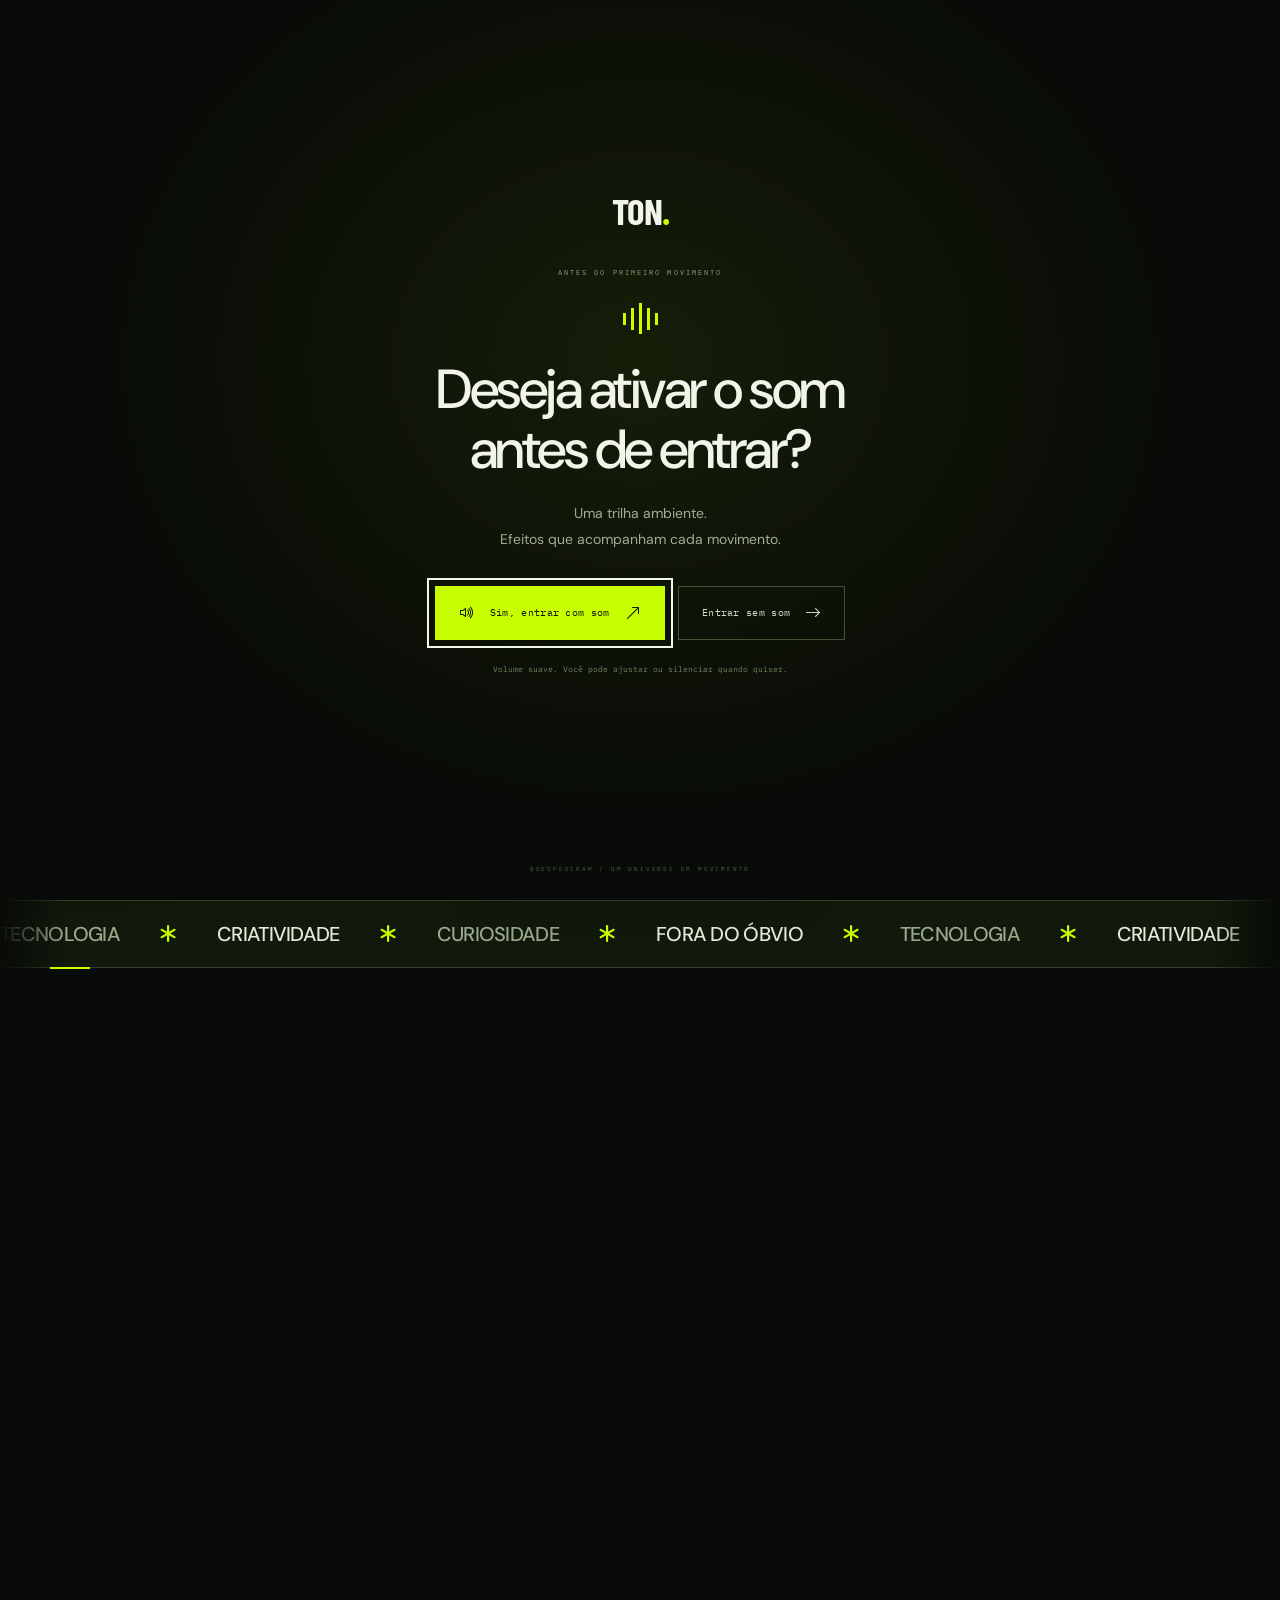
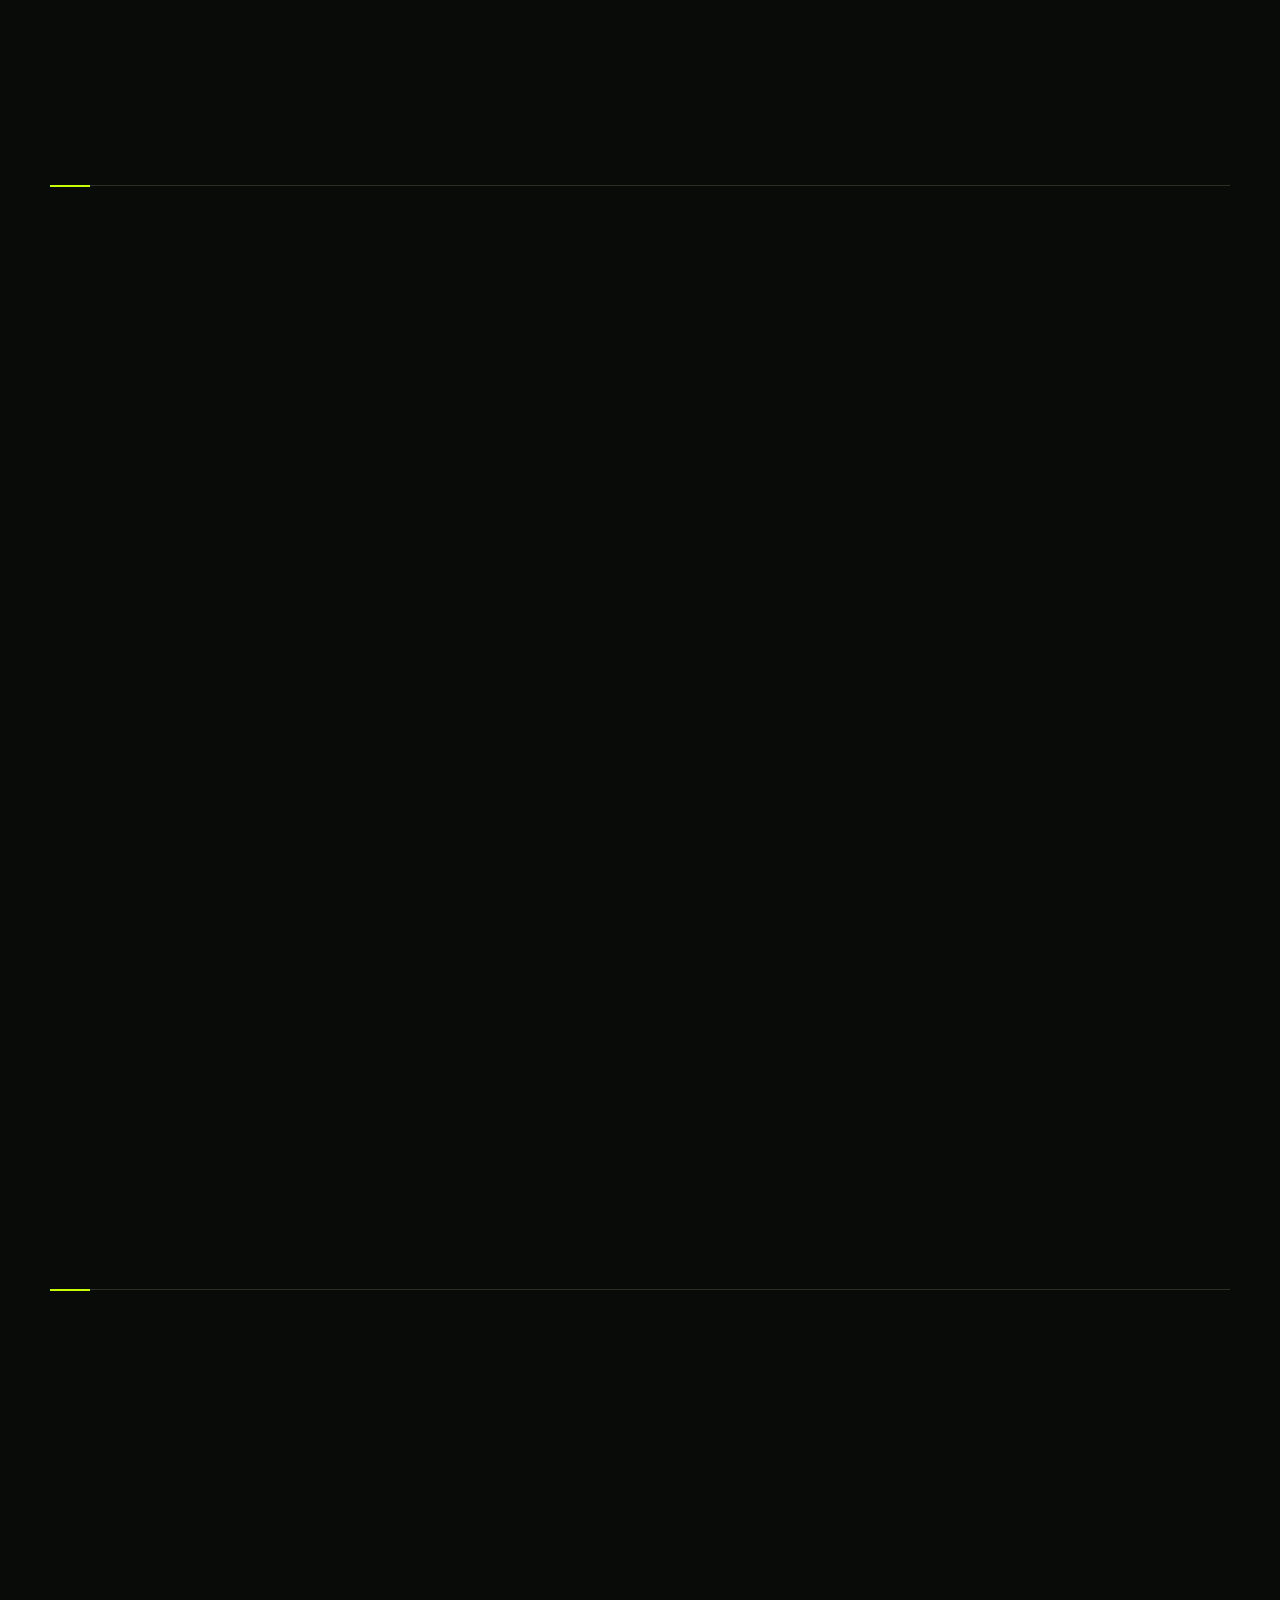
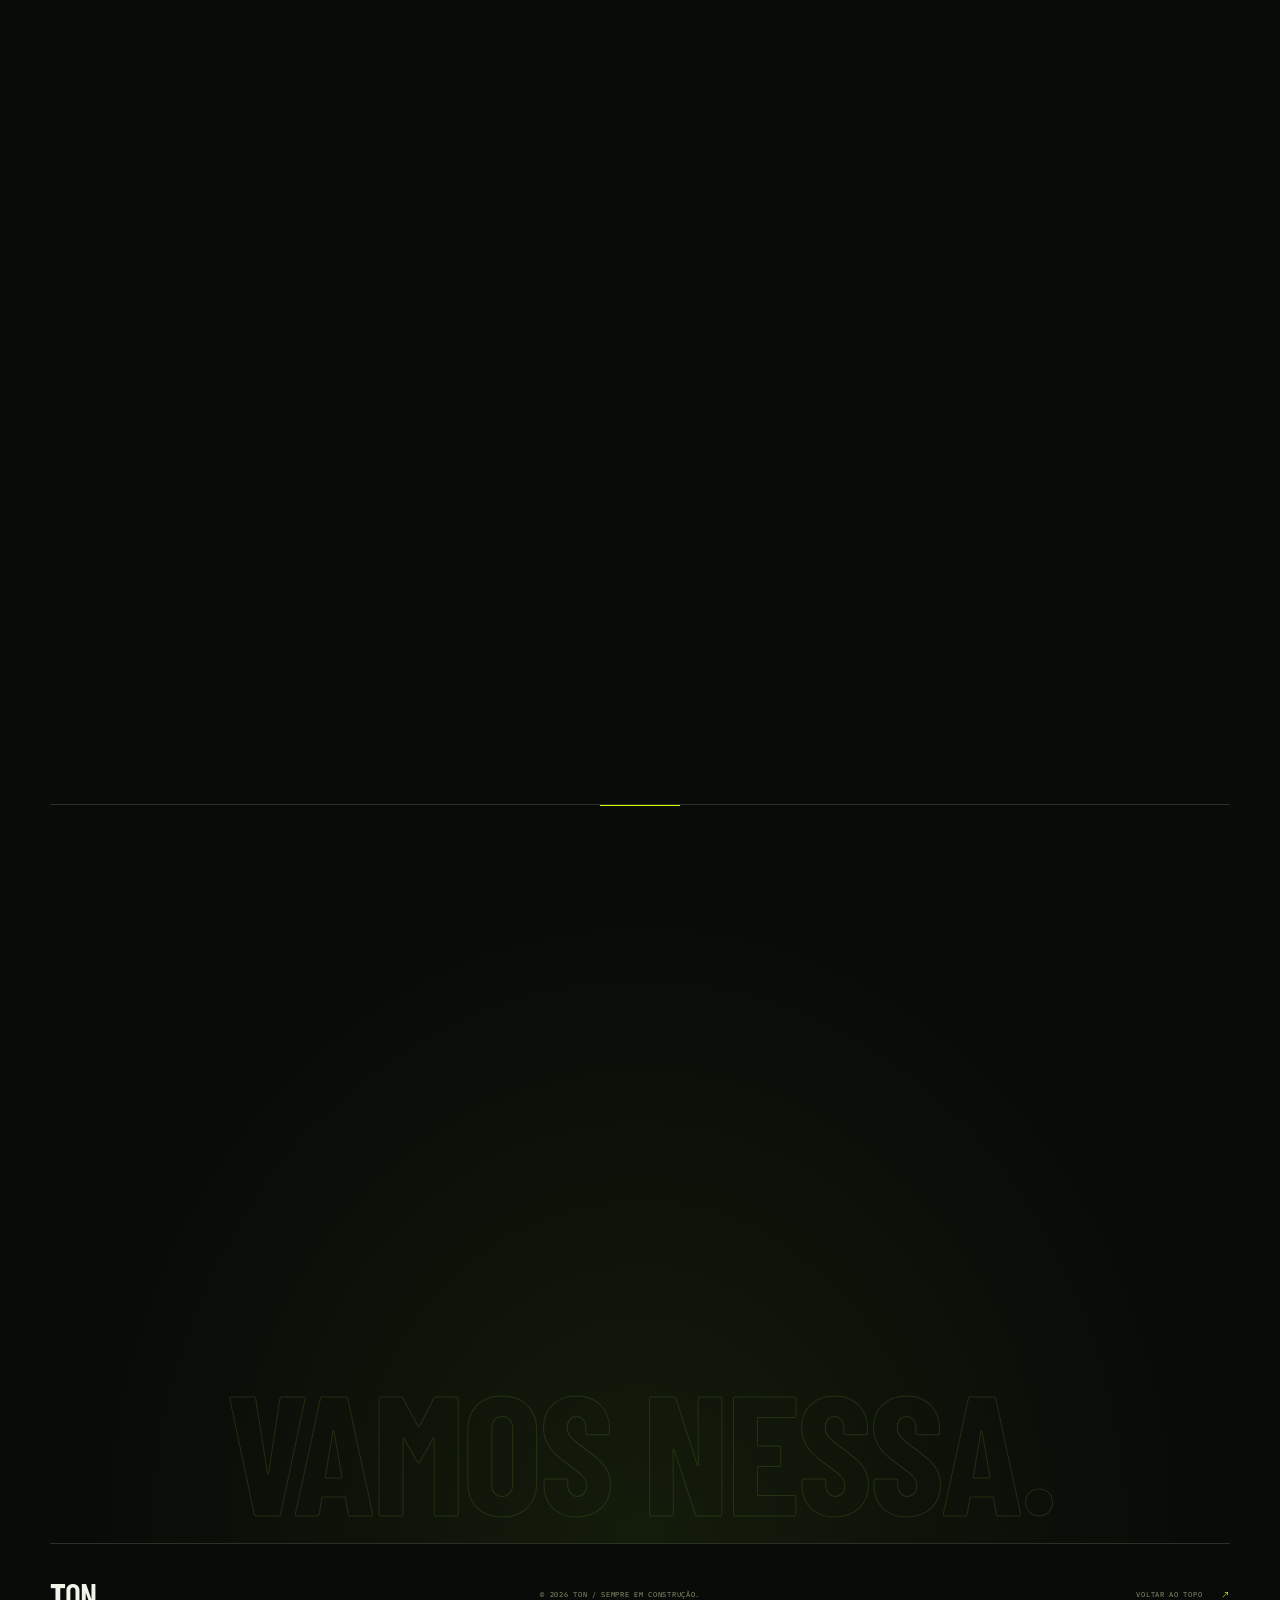
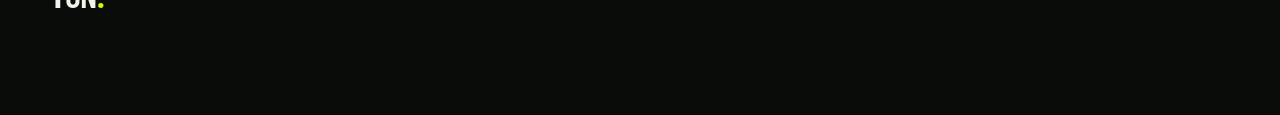
==== index.html @ e5e53d71 "Publica portfólio de Ton com animações, demos e áudio opcional" ====
<!doctype html><html lang="pt-BR" class="entry-pending"><head><meta charset="UTF-8"><meta name="viewport" content="width=device-width,initial-scale=1"><meta name="theme-color" content="#0b0d0a"><title>Ton — Portfólio / @despediram</title><meta name="description" content="Ton. Tecnologia, criatividade e jogos. Um universo em construção. Encontre @despediram no Instagram, TikTok, YouTube e Discord."><link rel="icon" href="assets/favicon.svg"><link rel="canonical" href="https://despediram.github.io/"><meta property="og:title" content="Ton — ideias fora do óbvio"><meta property="og:description" content="Tecnologia, criatividade e jogos. Conheça meu universo e encontre @despediram."><meta property="og:type" content="website"><meta property="og:url" content="https://despediram.github.io/"><meta property="og:image" content="https://despediram.github.io/assets/chrome-knot.webp"><meta name="twitter:card" content="summary_large_image"><link rel="preconnect" href="https://fonts.googleapis.com"><link rel="preconnect" href="https://fonts.gstatic.com" crossorigin><link href="https://fonts.googleapis.com/css2?family=Barlow+Condensed:wght@600;700;800&family=DM+Sans:wght@400;500;600;700&family=IBM+Plex+Mono:wght@400;500&display=swap" rel="stylesheet"><link rel="stylesheet" href="assets/bootstrap-icons.css"><link rel="stylesheet" href="style.css"></head><body><section id="entry-screen" role="dialog" aria-modal="true" aria-labelledby="entry-title" aria-describedby="entry-description"><div class="entry-aura" aria-hidden="true"></div><div class="entry-content"><a class="entry-brand" href="#inicio" tabindex="-1" aria-hidden="true">TON<span>.</span></a><p class="entry-kicker mono">ANTES DO PRIMEIRO MOVIMENTO</p><div class="entry-sound-mark" aria-hidden="true"><i></i><i></i><i></i><i></i><i></i></div><h1 id="entry-title">Deseja ativar o som<br>antes de entrar?</h1><p id="entry-description">Uma trilha ambiente.<br>Efeitos que acompanham cada movimento.</p><div class="entry-actions"><button id="entry-with-sound" type="button"><i class="bi bi-volume-up" aria-hidden="true"></i> Sim, entrar com som <i class="bi bi-arrow-up-right" aria-hidden="true"></i></button><button id="entry-without-sound" type="button">Entrar sem som <i class="bi bi-arrow-right" aria-hidden="true"></i></button></div><p id="entry-status" role="status">Volume suave. Você pode ajustar ou silenciar quando quiser.</p></div><span class="entry-foot mono">@DESPEDIRAM / UM UNIVERSO EM MOVIMENTO</span></section><noscript><style>#entry-screen{display:none!important}html.entry-pending,html.entry-pending body{overflow:auto!important}</style></noscript>
<a class="skip" href="#sobre">Pular para conteúdo</a><div class="progress" aria-hidden="true"></div><div class="cursor-halo" aria-hidden="true"><span></span></div>
<header class="wrap"><a class="brand" href="#inicio" aria-label="Ton, início">T<span>ON</span><b>.</b><span class="brand-code">/ PORTFÓLIO</span></a><nav aria-label="Navegação principal"><a href="#sobre">Sobre</a><a href="#universo">Universo</a><a href="#redes">Redes</a></nav><a class="nav-contact" href="#contato">Vamos conversar <i class="bi bi-arrow-up-right" aria-hidden="true"></i></a></header>
<main>
<section class="hero cinematic-hero" id="inicio" aria-label="Apresentação de Ton"><div class="cinema-meta mono"><span><i class="status-dot"></i> TON / @DESPEDIRAM</span><span>TECNOLOGIA · JOGOS · CRIAÇÃO</span></div><div class="particle-art" role="img" aria-label="Escultura cromada de Ton formada por milhares de partículas"><img class="particle-fallback" src="assets/chrome-knot.webp" alt="" aria-hidden="true"><canvas id="hero-particles" aria-hidden="true"></canvas></div><div class="cinema-content"><p class="cinema-eyebrow mono">OLÁ, EU SOU TON. ESTE É MEU UNIVERSO.</p><div class="hero-title-wrap"><h1 class="outline-title">PORTFÓLIO</h1></div><div class="cinema-under"><p>Curiosidade em<br><em>constante movimento.</em></p><a class="cinema-cta" href="#redes"><span>Encontre meu sinal</span><i class="bi bi-arrow-up-right" aria-hidden="true"></i></a></div></div><div class="cinema-bottom mono"><span>BRASIL / CONECTADO AO MUNDO</span><a href="#sobre">SCROLL PARA EXPLORAR <i class="bi bi-arrow-down" aria-hidden="true"></i></a><span>01 — INFINITAS POSSIBILIDADES</span></div></section>
<div class="signal-strip" aria-hidden="true"><div class="signal-track"><div class="signal-group"><div class="signal-sequence"><span>TECNOLOGIA</span><i class="bi bi-asterisk"></i><span>CRIATIVIDADE</span><i class="bi bi-asterisk"></i><span>CURIOSIDADE</span><i class="bi bi-asterisk"></i><span>FORA DO ÓBVIO</span><i class="bi bi-asterisk"></i></div><div class="signal-sequence"><span>TECNOLOGIA</span><i class="bi bi-asterisk"></i><span>CRIATIVIDADE</span><i class="bi bi-asterisk"></i><span>CURIOSIDADE</span><i class="bi bi-asterisk"></i><span>FORA DO ÓBVIO</span><i class="bi bi-asterisk"></i></div><div class="signal-sequence"><span>TECNOLOGIA</span><i class="bi bi-asterisk"></i><span>CRIATIVIDADE</span><i class="bi bi-asterisk"></i><span>CURIOSIDADE</span><i class="bi bi-asterisk"></i><span>FORA DO ÓBVIO</span><i class="bi bi-asterisk"></i></div><div class="signal-sequence"><span>TECNOLOGIA</span><i class="bi bi-asterisk"></i><span>CRIATIVIDADE</span><i class="bi bi-asterisk"></i><span>CURIOSIDADE</span><i class="bi bi-asterisk"></i><span>FORA DO ÓBVIO</span><i class="bi bi-asterisk"></i></div></div><div class="signal-group"><div class="signal-sequence"><span>TECNOLOGIA</span><i class="bi bi-asterisk"></i><span>CRIATIVIDADE</span><i class="bi bi-asterisk"></i><span>CURIOSIDADE</span><i class="bi bi-asterisk"></i><span>FORA DO ÓBVIO</span><i class="bi bi-asterisk"></i></div><div class="signal-sequence"><span>TECNOLOGIA</span><i class="bi bi-asterisk"></i><span>CRIATIVIDADE</span><i class="bi bi-asterisk"></i><span>CURIOSIDADE</span><i class="bi bi-asterisk"></i><span>FORA DO ÓBVIO</span><i class="bi bi-asterisk"></i></div><div class="signal-sequence"><span>TECNOLOGIA</span><i class="bi bi-asterisk"></i><span>CRIATIVIDADE</span><i class="bi bi-asterisk"></i><span>CURIOSIDADE</span><i class="bi bi-asterisk"></i><span>FORA DO ÓBVIO</span><i class="bi bi-asterisk"></i></div><div class="signal-sequence"><span>TECNOLOGIA</span><i class="bi bi-asterisk"></i><span>CRIATIVIDADE</span><i class="bi bi-asterisk"></i><span>CURIOSIDADE</span><i class="bi bi-asterisk"></i><span>FORA DO ÓBVIO</span><i class="bi bi-asterisk"></i></div></div></div></div><section class="about wrap section" id="sobre"><div class="section-heading reveal"><div><p class="kicker mono">01 / POR TRÁS DO @</p><h2>Curioso por natureza.<br><span>Criativo por escolha.</span></h2></div><span class="section-code mono">[ SOBRE.TON ]</span></div><div class="about-grid"><div class="about-body reveal"><p class="intro">Não vim para ficar no óbvio.</p><p>Gosto de entender como as coisas funcionam — e descobrir o que acontece quando a gente faz diferente. Tecnologia, jogos e criação digital fazem parte desse caminho.</p><p>Este é meu espaço na internet. Um ponto de encontro entre o que eu gosto, o que eu exploro e o que ainda quero criar.</p><div class="code-line mono"><span>&gt;</span> enquanto houver curiosidade, existe um próximo passo<span class="blink">_</span></div></div><aside class="identity reveal tilt-surface"><div class="identity-monogram" aria-hidden="true">T<span>.</span><small>TON / @DESPEDIRAM</small></div><div class="identity-top mono"><span>IDENTITY.FILE</span><i class="bi bi-arrow-up-right" aria-hidden="true"></i></div><dl><div><dt>Nome</dt><dd>Ton</dd></div><div><dt>Na internet</dt><dd>@despediram</dd></div><div><dt>Localização</dt><dd>Brasil / Mundo</dd></div><div><dt>Modo atual</dt><dd><span class="status-dot"></span> Explorando</dd></div></dl><div class="identity-footer mono">VERSÃO HUMANA. SEM MODO AUTOMÁTICO.</div></aside></div></section>
<section class="universe wrap section" id="universo"><div class="section-heading reveal"><div><p class="kicker mono">02 / MEU UNIVERSO</p><h2>O que me <span>move.</span></h2></div><p class="section-description">Entre uma ideia e outra,<br>sempre existe algo novo para explorar.</p></div><div class="interest-grid"><article class="interest reveal tilt-surface"><div class="card-label mono"><span>DOMAIN.01</span><i class="bi bi-code-slash" aria-hidden="true"></i></div><h3>Do zero<br> ao digital.</h3><div class="demo-shell"><div class="demo-chrome"><span><i class="bi bi-window" aria-hidden="true"></i> orbita.html</span><button class="demo-open" data-demo="orbita" aria-label="Ampliar exemplo Órbita">AMPLIAR <i class="bi bi-arrow-up-right" aria-hidden="true"></i></button></div><div class="demo-viewport"><iframe class="mini-site" src="demos/orbita.html" title="Mini site Órbita, exemplo HTML interativo" loading="lazy" sandbox="allow-scripts" scrolling="no"></iframe></div></div><span class="demo-caption mono">01 / CURSORES · MONTAGEM DA INTERFACE</span><p>Entender, experimentar, construir. A curiosidade é sempre o primeiro comando.</p><div class="tags mono"><span>TECNOLOGIA</span><span>IDEIAS</span></div><div class="interest-foot mono">&gt; explorar possibilidades<span class="blink">_</span></div></article><article class="interest reveal tilt-surface"><div class="card-label mono"><span>DOMAIN.02</span><i class="bi bi-controller" aria-hidden="true"></i></div><h3>Além<br> do play.</h3><div class="demo-shell"><div class="demo-chrome"><span><i class="bi bi-window" aria-hidden="true"></i> afterplay.html</span><button class="demo-open" data-demo="afterplay" aria-label="Ampliar exemplo Afterplay">AMPLIAR <i class="bi bi-arrow-up-right" aria-hidden="true"></i></button></div><div class="demo-viewport"><iframe class="mini-site" src="demos/afterplay.html" title="Mini site Afterplay, exemplo HTML interativo" loading="lazy" sandbox="allow-scripts" scrolling="no"></iframe></div></div><span class="demo-caption mono">02 / TIPOGRAFIA · FORMAÇÃO EM PARTÍCULAS</span><p>Mundos para descobrir, sistemas para entender e experiências para compartilhar.</p><div class="tags mono"><span>GAMES</span><span>DESCOBERTAS</span></div><div class="interest-foot mono">&gt; iniciar uma nova jornada<span class="blink">_</span></div></article><article class="interest reveal tilt-surface"><div class="card-label mono"><span>DOMAIN.03</span><i class="bi bi-bezier2" aria-hidden="true"></i></div><h3>Outras<br> perspectivas.</h3><div class="demo-shell"><div class="demo-chrome"><span><i class="bi bi-window" aria-hidden="true"></i> forma.html</span><button class="demo-open" data-demo="forma" aria-label="Ampliar exemplo Forma">AMPLIAR <i class="bi bi-arrow-up-right" aria-hidden="true"></i></button></div><div class="demo-viewport"><iframe class="mini-site" src="demos/forma.html" title="Mini site Forma, exemplo HTML interativo" loading="lazy" sandbox="allow-scripts" scrolling="no"></iframe></div></div><span class="demo-caption mono">03 / EDITORIAL · FORMAS E CORES</span><p>Um mesmo ponto de partida. Infinitas formas de enxergar o que pode vir depois.</p><div class="tags mono"><span>VISUAL</span><span>CRIAÇÃO</span></div><div class="interest-foot mono">&gt; pensar fora do óbvio<span class="blink">_</span></div></article></div></section>
<section class="networks wrap section" id="redes"><div class="section-heading reveal"><div><p class="kicker mono">03 / CONEXÕES ATIVAS</p><h2>Encontre meu <span>sinal.</span></h2></div><p class="section-description">O mesmo @.<br>Diferentes universos.</p></div><div class="social-grid"><a class="social-card reveal tilt-surface" href="https://www.instagram.com/despediram/" target="_blank" rel="noopener noreferrer"><div class="social-top mono"><span>01 / MAIS PERTO</span><i class="bi bi-arrow-up-right" aria-hidden="true"></i></div><span class="social-watermark" aria-hidden="true">01</span><i class="bi bi-instagram brand-icon" aria-hidden="true"></i><h3>Instagram</h3><p>Um outro lado.<br>O mesmo universo.</p><div class="social-foot mono"><span>@despediram</span><span>ABRIR PERFIL <i class="bi bi-arrow-up-right" aria-hidden="true"></i></span></div></a><a class="social-card reveal tilt-surface" href="https://www.tiktok.com/@despediram" target="_blank" rel="noopener noreferrer"><div class="social-top mono"><span>02 / NO SEU RITMO</span><i class="bi bi-arrow-up-right" aria-hidden="true"></i></div><span class="social-watermark" aria-hidden="true">02</span><i class="bi bi-tiktok brand-icon" aria-hidden="true"></i><h3>TikTok</h3><p>Mais movimento.<br>Menos do mesmo.</p><div class="social-foot mono"><span>@despediram</span><span>ABRIR PERFIL <i class="bi bi-arrow-up-right" aria-hidden="true"></i></span></div></a><a class="social-card reveal tilt-surface" href="https://www.youtube.com/@despediram" target="_blank" rel="noopener noreferrer"><div class="social-top mono"><span>03 / DÊ O PLAY</span><i class="bi bi-arrow-up-right" aria-hidden="true"></i></div><span class="social-watermark" aria-hidden="true">03</span><i class="bi bi-youtube brand-icon" aria-hidden="true"></i><h3>YouTube</h3><p>Uma pausa no mundo.<br>Um play por aqui.</p><div class="social-foot mono"><span>@despediram</span><span>ABRIR CANAL <i class="bi bi-arrow-up-right" aria-hidden="true"></i></span></div></a><button class="social-card reveal tilt-surface copy-discord"><div class="social-top mono"><span>04 / A CONVERSA CONTINUA</span><i class="bi bi-arrow-up-right" aria-hidden="true"></i></div><span class="social-watermark" aria-hidden="true">04</span><i class="bi bi-discord brand-icon" aria-hidden="true"></i><h3>Discord</h3><p>Uma boa conversa<br>começa com um oi.</p><div class="social-foot mono"><span>@despediram</span><span>COPIAR USUÁRIO <i class="bi bi-copy" aria-hidden="true"></i></span></div></button></div><div class="networks-note mono reveal"><span>SEM FILTRO DE CONEXÃO. SÓ CHEGAR.</span><span>4 CANAIS / UM MESMO TON</span></div></section>
<section class="contact section" id="contato"><div class="wrap contact-inner"><p class="kicker mono reveal">04 / PRÓXIMO PASSO</p><h2 class="reveal">A próxima ideia<br>pode começar<br>com um <span>olá.</span></h2><p class="reveal">Boas conversas abrem novas possibilidades.</p><a class="btn primary reveal" href="https://www.instagram.com/despediram/" target="_blank" rel="noopener noreferrer">VAMOS CONVERSAR <i class="bi bi-arrow-up-right" aria-hidden="true"></i></a><div class="contact-links mono reveal"><a href="https://www.tiktok.com/@despediram" target="_blank" rel="noopener noreferrer">TikTok</a><a href="https://www.youtube.com/@despediram" target="_blank" rel="noopener noreferrer">YouTube</a><button class="copy-discord">Discord</button></div><span class="contact-watermark" aria-hidden="true">VAMOS NESSA.</span></div></section>
</main><footer class="wrap"><a class="brand" href="#inicio">T<span>ON</span><b>.</b></a><span class="mono">© <span id="year">2026</span> TON / SEMPRE EM CONSTRUÇÃO.</span><a href="#inicio" class="back-top mono">VOLTAR AO TOPO <i class="bi bi-arrow-up-right" aria-hidden="true"></i></a></footer><div class="effects-panel mono"><span class="panel-status"><i class="status-dot"></i> TON / ONLINE</span><button id="replay-assembly" aria-label="Rever animação de montagem"><i class="bi bi-arrow-clockwise" aria-hidden="true"></i> REVER MONTAGEM</button><button id="motion-toggle" aria-pressed="false">EFEITOS <span>ON</span> <i class="bi bi-sliders2" aria-hidden="true"></i></button></div><div class="toast" role="status" aria-live="polite"></div><div id="cinema-intro" aria-hidden="true" hidden><div class="kinetic-word"></div><span class="kinetic-dot"></span></div><canvas id="assembly-canvas" aria-hidden="true"></canvas><div id="assembly-status" class="mono" aria-hidden="true"><div class="assembly-track"><span></span></div><span class="assembly-status-text">INICIANDO CONEXÃO</span><span class="assembly-percentage">00%</span></div><button id="skip-assembly">Pular animação <i class="bi bi-arrow-right" aria-hidden="true"></i></button><dialog id="demo-dialog" aria-labelledby="demo-dialog-title"><div class="demo-dialog-bar"><div><span class="mono">EXPERIMENTO DE INTERFACE</span><h3 id="demo-dialog-title">Órbita</h3></div><div class="dialog-actions"><button id="dialog-sound-toggle" type="button" aria-label="Ativar música e efeitos sonoros" aria-pressed="false"><i class="bi bi-volume-mute" aria-hidden="true"></i></button><button id="demo-close" aria-label="Fechar exemplo"><i class="bi bi-x-lg" aria-hidden="true"></i></button></div></div><iframe id="expanded-demo" title="Exemplo HTML ampliado" sandbox="allow-scripts"></iframe><div class="demo-dialog-foot mono">HTML REAL. CORES, MOVIMENTO E INTERAÇÃO.</div></dialog><div class="sound-dock" id="sound-dock" data-state="muted"><button id="sound-toggle" type="button" aria-pressed="false" aria-label="Ativar música e efeitos sonoros"><i class="bi bi-volume-mute" aria-hidden="true"></i><span>ATIVAR SOM</span><span class="sound-wave" aria-hidden="true"><b></b><b></b><b></b></span></button><button id="sound-settings" type="button" aria-expanded="false" aria-controls="sound-panel" aria-label="Ajustes de áudio"><i class="bi bi-sliders2" aria-hidden="true"></i></button><section id="sound-panel" aria-label="Ajustes de áudio" hidden><div class="sound-panel-heading"><span class="mono">ATMOSFERA / TON</span><button id="sound-panel-close" type="button" aria-label="Fechar ajustes de áudio">×</button></div><p>Uma trilha para explorar.</p><span class="sound-track-name">SINTONIA — AMBIENTE ORIGINAL</span><label class="sound-option"><span>Música ambiente</span><input id="music-enabled" type="checkbox" checked></label><label class="sound-option"><span>Efeitos sonoros</span><input id="sfx-enabled" type="checkbox" checked></label><label class="sound-volume-label" for="sound-volume">Volume <output id="sound-volume-value">25%</output></label><input id="sound-volume" type="range" min="0" max="100" step="1" value="25" aria-label="Volume do áudio"><div class="sound-meter" aria-hidden="true"><span></span></div><output id="sound-status" role="status" aria-live="polite">Toque em Ativar som para ouvir.</output></section></div><script src="script.js"></script><script src="assembly.js"></script><script src="particles.js"></script><script src="demos.js"></script><script src="sound.js"></script><script src="entry.js"></script></body></html>
---- style.css ----
:root{--bg:#090b08;--panel:#11150e;--accent:#c8ff00;--white:#f1f4e9;--muted:#9ca68e;--line:#293124;--mono:'IBM Plex Mono',monospace;--ease:cubic-bezier(.16,1,.3,1);--title-stretch:1.42;--marquee-half-gap:20px;color-scheme:dark}*{box-sizing:border-box}html{scroll-behavior:smooth;scroll-padding-top:104px}body{margin:0;background:var(--bg);color:var(--white);font-family:'DM Sans',sans-serif;-webkit-font-smoothing:antialiased;overflow-x:hidden}::selection{background:var(--accent);color:var(--bg)}a{color:inherit;text-decoration:none}button{color:inherit;font:inherit;cursor:pointer}button:disabled{cursor:default}.wrap{width:min(1260px,calc(100% - 100px));margin-inline:auto}.mono{font:9px/1.6 var(--mono);letter-spacing:.7px}.progress{position:fixed;left:0;top:0;height:2px;width:100%;transform:scaleX(0);transform-origin:left;background:var(--accent);z-index:100}header{height:88px;display:flex;align-items:center;gap:35px;border-bottom:1px solid var(--line);position:sticky;top:0;z-index:60;background:#090b08ec;backdrop-filter:blur(20px);transition:height .3s,border-color .3s}.scrolled header{height:72px;border-color:#4a5d32}.brand{display:inline-flex;align-items:baseline;font-family:'Barlow Condensed',sans-serif;font-size:34px;font-weight:700;letter-spacing:-.8px}.brand>span:not(.brand-code){font-weight:600}.brand>b{color:var(--accent)}.brand-code{font:8px var(--mono);letter-spacing:1px;color:#81916d;margin-left:16px}nav{display:flex;gap:31px;margin-left:auto}nav a{font-size:12px;color:#b8c3a8;padding:17px 0;position:relative;transition:color .25s}nav a:after{content:'';height:2px;background:var(--accent);position:absolute;bottom:7px;left:0;right:0;transform:scaleX(0);transform-origin:left;transition:transform .35s var(--ease)}nav a:hover,nav a[aria-current='location']{color:var(--white)}nav a:hover:after,nav a[aria-current='location']:after{transform:scaleX(1)}.nav-contact{display:flex;align-items:center;gap:29px;padding:13px 16px;border:1px solid #435334;font-size:11px;transition:color .3s,background .3s,border-color .3s}.nav-contact>i{color:var(--accent);transition:transform .3s}.nav-contact:hover{background:var(--accent);color:var(--bg);border-color:var(--accent)}.nav-contact:hover>i{color:var(--bg);transform:translate(2px,-2px)}.hero{position:relative}.hero-prelude{display:flex;justify-content:space-between;gap:20px;margin:32px 0 15px;color:#8a9b75;font-size:8px}.hero-prelude>span:first-child{display:flex;align-items:center;gap:9px}.hero-prelude>span:last-child i{margin-left:15px;color:var(--accent)}.status-dot{display:inline-block;flex-shrink:0;width:5px;height:5px;border-radius:50%;background:var(--accent);box-shadow:0 0 12px #c8ff0044}.hero-title-wrap{position:relative;overflow:hidden;isolation:isolate}.outline-title{font-family:'Barlow Condensed',Impact,sans-serif;font-weight:700;font-size:clamp(100px,16.5vw,233px);line-height:.98;letter-spacing:-.025em;margin:0;color:transparent;-webkit-text-stroke:1px #7d9b3a;white-space:nowrap;transform:scaleX(var(--title-stretch));transform-origin:left center;will-change:transform}.title-label{position:absolute;bottom:2px;right:0;padding:7px 0 5px 18px;background:var(--bg);color:#6a7c52;font-size:7px}.hero-layout{position:relative;display:grid;grid-template-columns:1fr 1.05fr;gap:6%;padding:0 20px 22px;margin-top:-10px;min-height:482px}.hero-copy{position:relative;z-index:2;padding-top:0;align-self:start}.hello{font:italic 29px Georgia,serif;margin:0 0 14px;letter-spacing:-.6px}.name-block{display:flex;align-items:center;gap:28px}.name-block>span:first-child{display:inline-block;font-family:'Barlow Condensed',sans-serif;font-size:110px;font-weight:700;line-height:1.08;letter-spacing:-3px;color:#0e1408;background:var(--accent);padding:0 20px 9px;transform:rotate(-2deg);box-shadow:7px 7px 0 #c8ff000c}.name-cross{font-size:30px;color:#4e5b3d}.role{display:flex;align-items:center;gap:9px;font-size:8px;letter-spacing:.45px;margin-top:26px;color:#c2cbb6}.hero-description{font-size:15px;line-height:1.85;color:#adb99d;margin:26px 0 24px;max-width:420px}.hero-actions{display:flex;align-items:flex-start;gap:12px;flex-direction:column}.btn{position:relative;display:inline-flex;justify-content:space-between;align-items:center;gap:26px;min-height:47px;padding:16px 21px;font:10px var(--mono);letter-spacing:.5px;transition:background .25s,color .25s,box-shadow .25s;transform:translate3d(var(--mag-x,0px),var(--mag-y,0px),0)}.btn>i{transition:transform .35s var(--ease)}.btn:hover>i{transform:translate(3px,-3px)}.primary{background:var(--accent);border:1px solid var(--accent);color:#0e1408}.primary:hover{background:#dcff64;border-color:#dcff64;box-shadow:0 10px 35px #c8ff0015}.text{padding:8px 0;min-height:30px;color:#a0af8c;font-size:8px}.text:hover{color:var(--white)}.text:hover>i{transform:translateY(4px)}.hero-system{position:relative;align-self:center;margin-top:30px;min-height:395px;perspective:1000px;transform:perspective(1000px) rotateX(var(--tilt-x,0deg)) rotateY(var(--tilt-y,0deg));transition:transform .6s var(--ease)}.hero-system.is-tracking{transition:none}.system-caption{display:flex;justify-content:space-between;gap:20px;color:#94a880;font-size:7px;margin:0 25px 13px}.system-window{position:relative;border:1px solid #5f783c;background:#10150c;margin:0 22px;transform:rotate(2.5deg);animation:float-panel 7s ease-in-out infinite;box-shadow:15px 18px 0 #050804,0 25px 70px #0005;isolation:isolate}.window-bar{display:flex;align-items:center;justify-content:space-between;padding:11px 13px;border-bottom:1px solid #2f4022;color:#a4b98d;font-size:7px;letter-spacing:.8px}.window-bar>span:first-child{display:flex;gap:4px}.window-bar i{width:3px;height:3px;background:#556c3d;border-radius:50%}.window-bar i:first-child{background:var(--accent)}.system-screen{height:280px;position:relative;overflow:hidden;background:#070b04}.system-screen img{width:100%;height:100%;object-fit:cover;object-position:center 50%;transform:scale(1.08) translate3d(var(--art-x,0px),var(--art-y,0px),0);transition:transform 1s var(--ease);opacity:.95}.system-window-foot{display:flex;justify-content:space-between;gap:10px;border-top:1px solid #2f4022;padding:9px 12px;font-size:6px;color:#8ba473}.screen-caption{position:absolute;bottom:12px;left:12px;color:#c3d8ac;font-size:6px;letter-spacing:.8px}.artifact-scan{position:absolute;inset:-100% 0 auto;height:100%;background:linear-gradient(transparent 92%,#c8ff002b 99%,#c8ff0066);animation:artifact-scan 8s linear infinite;pointer-events:none}.artifact-orbit{position:absolute;inset:14px;border:1px solid #c8ff0015;pointer-events:none}.artifact-hint{position:absolute;right:13px;bottom:12px;font-size:5px;color:#a2b88a}.artifact-hint i{margin-left:5px}.floating-label{position:absolute;z-index:3;font-size:7px;display:flex;align-items:flex-start;gap:3px;pointer-events:none}.floating-label>span{background:#0c1208f5;border:1px solid currentColor;padding:5px 8px;box-shadow:0 6px 15px #0005}.floating-label>i{font-size:16px}.label-one{top:36px;left:-5px;color:#c8ff00;transform:rotate(-5deg);animation:float-label 8s ease-in-out infinite}.label-two{right:-14px;bottom:41px;color:#dce9cd;transform:rotate(5deg);animation:float-label 9s ease-in-out infinite reverse}.mini-terminal{position:absolute;left:-10px;bottom:-7px;min-width:180px;padding:14px 18px;background:#0f160bec;border:1px solid #465a32;backdrop-filter:blur(10px);display:flex;flex-direction:column;gap:6px;font-size:7px;box-shadow:8px 10px 0 #050804;transform:rotate(-4deg);z-index:3}.mini-terminal .terminal-line{color:#c1d2ac;margin-bottom:4px}.mini-terminal>span{color:#8eaa76}.mini-terminal b{float:right;color:var(--accent);font-weight:400}.mini-terminal em{font-style:normal;color:var(--accent)}.decor-plus{position:absolute;color:#566b40;font-size:18px}.plus-one{right:3px;top:-10px}.plus-two{left:-23px;bottom:42px}.hero-base{display:flex;align-items:center;gap:42px;margin-top:32px;padding:26px 0 30px;border-top:1px solid var(--line);font-size:7px;color:#9da991}.hero-base>span{display:flex;align-items:center;gap:10px}.hero-base b{font:600 24px 'Barlow Condensed',sans-serif;color:#e2ebd6}.hero-base>span:first-child b{color:var(--accent)}.hero-base a{margin-left:auto;display:flex;align-items:center;gap:18px;font-size:7px;color:#b5c5a2}.hero-base a i{color:var(--accent)}.signal-strip{border-block:1px solid #354126;overflow:hidden;background:#11190c;position:relative;padding:20px 0;mask-image:linear-gradient(90deg,transparent,#000 5%,#000 95%,transparent)}.signal-track{width:max-content;display:flex;align-items:center;gap:40px;animation:signal-flow 35s linear infinite}.signal-sequence>span{font:500 20px 'DM Sans',sans-serif;letter-spacing:-.7px;color:#9aa98a}.signal-sequence>span:nth-of-type(2n){color:#e1ebd7}.signal-track i{font-size:17px;color:var(--accent)}.section{padding-block:110px;position:relative;border-bottom:1px solid var(--line)}.section-heading{display:flex;align-items:flex-end;justify-content:space-between;gap:35px;margin-bottom:48px}.kicker{font-size:8px;letter-spacing:1.5px;color:var(--accent);margin:0 0 20px;display:flex;align-items:center;gap:10px}.kicker:before{content:'';display:inline-block;width:24px;height:1px;background:var(--accent)}h2{font-size:clamp(37px,4vw,57px);line-height:1.08;letter-spacing:-2.8px;font-weight:500;margin:0}h2>span{color:#81916d}.section-code{font-size:8px;color:#71855a}.section-description{font-size:13px;line-height:1.85;color:#98aa86;margin:0}.about-grid{display:grid;grid-template-columns:1.25fr 1fr;gap:10%;align-items:center}.about-body .intro{font-size:26px;font-weight:500;letter-spacing:-1px;color:#e8f0dd;margin:0 0 24px;line-height:1.3}.about-body>p:not(.intro){color:#a7b799;font-size:14px;line-height:1.95;max-width:515px;margin:18px 0}.code-line{font-size:9px;line-height:1.9;border-left:2px solid var(--accent);background:#141d0e;padding:16px 20px;margin-top:30px;color:#b7d09f}.code-line>span{color:var(--accent);margin-right:8px}.identity{background:#11180d;border:1px solid #3e542a;position:relative;isolation:isolate;box-shadow:0 20px 70px #0002;overflow:hidden}.identity-monogram{font:700 87px/1 'Barlow Condensed',sans-serif;letter-spacing:-5px;padding:30px 24px 25px;border-bottom:1px solid #324525;color:#e6eedf}.identity-monogram>span{color:var(--accent)}.identity-monogram>small{font:7px var(--mono);letter-spacing:1px;float:right;margin-top:38px;color:#9bb980}.identity-top{display:flex;justify-content:space-between;align-items:center;padding:15px 22px;font-size:8px;color:var(--accent);border-bottom:1px solid #2b3b20}.identity dl{margin:0;padding:5px 22px}.identity dl>div{display:flex;justify-content:space-between;gap:20px;padding:14px 0;border-bottom:1px solid #ffffff05;font:10px var(--mono)}.identity dt{color:#8fa479}.identity dd{display:flex;align-items:center;gap:7px;color:#dbe7cf;margin:0}.identity-footer{font-size:6px;color:#829a6d;border-top:1px solid #2b3b20;padding:14px 22px}.interest-grid{display:grid;grid-template-columns:repeat(3,1fr);gap:22px}.interest{position:relative;isolation:isolate;overflow:hidden;display:flex;flex-direction:column;border:1px solid #35482a;background:#11170d;padding:27px 25px 20px;min-width:0;--lift:0px;transform:perspective(900px) rotateX(var(--tilt-x,0deg)) rotateY(var(--tilt-y,0deg)) translateY(var(--lift));transition:transform .55s var(--ease),border-color .4s}.interest:hover{--lift:-7px;border-color:#8faf50}.card-label{display:flex;align-items:center;justify-content:space-between;gap:15px;font-size:8px;color:#97ad7f}.card-label>i{font-size:23px;color:var(--accent)}.interest h3{font-weight:500;font-size:31px;line-height:1.1;letter-spacing:-1.3px;margin:38px 0 22px;color:#f0f4e9}.interest>p{font-size:13px;line-height:1.85;color:#9fb28c;margin:0 0 22px;min-height:73px}.tags{display:flex;flex-wrap:wrap;gap:6px;margin-top:auto}.tags>span{font-size:6px;letter-spacing:.6px;border:1px solid #405530;padding:7px 9px;color:#afc49b}.interest-foot{border-top:1px solid #2c4021;padding-top:17px;font-size:7px;line-height:1.6;color:#8fa975;margin-top:24px}.interest:nth-child(3){background:#e8eddf;color:#11190a;border-color:#e8eddf}.interest:nth-child(3) h3{color:#101809}.interest:nth-child(3)>p{color:#536445}.interest:nth-child(3) .card-label{color:#536445}.interest:nth-child(3) .card-label i{color:#314b13}.interest:nth-child(3) .tags>span{border-color:#b6c4a5;color:#526543}.interest:nth-child(3) .interest-foot{border-color:#bfccae;color:#536a3f}.interest:nth-child(3) .blink{color:#4b6c20}.social-grid{display:grid;grid-template-columns:1fr 1fr;gap:24px}.social-card{position:relative;isolation:isolate;display:block;text-align:left;min-width:0;overflow:hidden;border:1px solid #38492b;background:#11170d;padding:29px 31px 25px;--lift:0px;transform:perspective(1000px) rotateX(var(--tilt-x,0deg)) rotateY(var(--tilt-y,0deg)) translateY(var(--lift));transition:border-color .4s,transform .55s var(--ease),background .4s}.social-card:hover{--lift:-5px;border-color:#8bad4b;background:#151f0e}.social-top{display:flex;align-items:center;justify-content:space-between;gap:15px;font-size:8px;color:#94a87f;position:relative;z-index:1}.social-top>i{font-size:20px;color:#d2e0c1;display:grid;place-items:center;width:39px;height:39px;border:1px solid #405331;border-radius:50%;transition:transform .4s var(--ease),background .4s,color .4s}.social-card:hover .social-top>i{transform:rotate(45deg);background:var(--accent);color:#121a08;border-color:var(--accent)}.brand-icon{display:block;font-size:37px;color:var(--accent);margin:19px 0 20px}.social-card h3{font-size:36px;font-weight:500;letter-spacing:-1.6px;line-height:1.15;margin:0 0 15px;position:relative;z-index:1}.social-card p{font-size:13px;line-height:1.8;color:#a5b895;margin:0 0 28px;position:relative;z-index:1}.social-watermark{position:absolute;right:25px;top:74px;font:700 160px/.9 'Barlow Condensed',sans-serif;letter-spacing:-8px;color:transparent;-webkit-text-stroke:1px #c8ff001a;z-index:-1;transition:transform .6s var(--ease),-webkit-text-stroke-color .4s}.social-card:hover .social-watermark{transform:translateY(-8px);-webkit-text-stroke-color:#c8ff0044}.social-foot{display:flex;justify-content:space-between;align-items:center;gap:15px;padding-top:19px;border-top:1px solid #33442a;font-size:9px;color:#d3e3c4;position:relative;z-index:1}.social-foot>span:last-child{display:flex;align-items:center;gap:28px;font-size:8px;color:#a5c28a}.social-foot>span:last-child i{color:var(--accent);transition:transform .4s}.social-card:hover .social-foot>span:last-child i{transform:translateX(3px)}.social-card:after,.interest:after,.identity:after{content:'';position:absolute;inset:0;z-index:-1;pointer-events:none;opacity:0;background:radial-gradient(450px circle at var(--light-x,50%) var(--light-y,0%),#c8ff000d,transparent 65%);transition:opacity .5s}.social-card.is-tracking:after,.interest.is-tracking:after,.identity.is-tracking:after{opacity:1}.identity{transform:perspective(1000px) rotateX(var(--tilt-x,0deg)) rotateY(var(--tilt-y,0deg));transition:transform .6s var(--ease)}.is-tracking{transition:transform .15s linear,border-color .4s,background .4s}.networks-note{display:flex;align-items:center;justify-content:space-between;gap:25px;margin-top:28px;font-size:7px;letter-spacing:1px;color:#80966b}.contact{text-align:center;border-bottom:0;padding-block:120px 135px;overflow:hidden;position:relative;isolation:isolate;background:radial-gradient(ellipse at 50% 100%,#1d2a0d88,transparent 60%)}.contact-inner{position:relative}.contact .kicker{justify-content:center;margin-bottom:35px}.contact h2{font-size:clamp(57px,6vw,87px);font-weight:500;line-height:1.03;letter-spacing:-4px;position:relative;z-index:2}.contact h2>span{color:var(--accent)}.contact p:not(.kicker){font-size:13px;line-height:1.8;color:#a4b68f;margin:28px 0}.contact .btn{margin-top:8px;z-index:2}.contact-links{display:flex;align-items:center;justify-content:center;gap:30px;margin-top:25px;font-size:9px;color:#bbccaa;position:relative;z-index:2}.contact-links a,.contact-links button{padding:12px 0;min-height:38px}.contact-links button{border:0;background:transparent;font:inherit;letter-spacing:inherit;color:inherit}.contact-links a:hover,.contact-links button:hover{color:var(--accent)}.contact-watermark{position:absolute;left:50%;bottom:-125px;transform:translateX(-50%);white-space:nowrap;font:700 170px/1 'Barlow Condensed',sans-serif;letter-spacing:-3px;color:transparent;-webkit-text-stroke:1px #4e682755;pointer-events:none;z-index:-1}footer{display:flex;align-items:center;justify-content:space-between;gap:30px;padding-block:30px 100px;border-top:1px solid var(--line)}footer>.mono{font-size:7px;color:#8c9f76}.back-top{font-size:8px;color:#c3d5ad;display:flex;align-items:center;gap:20px}.back-top>i{color:var(--accent);transition:transform .3s}.back-top:hover>i{transform:translate(2px,-3px)}.effects-panel{position:fixed;bottom:18px;left:50%;transform:translateX(-50%);z-index:92;background:#131a0ff0;backdrop-filter:blur(20px);border:1px solid #4b6135;box-shadow:0 10px 40px #0007;display:flex;align-items:center;gap:18px;font-size:7px;letter-spacing:.5px;padding:7px 15px;white-space:nowrap}.panel-status{display:flex;align-items:center;gap:7px;color:#97ad81;font-size:6px}.panel-status .status-dot{width:4px;height:4px}.effects-panel button{display:flex;align-items:center;gap:8px;background:none;border:0;border-left:1px solid #40562e;padding:9px 0 9px 16px;font:inherit;letter-spacing:inherit;color:#c6d5b8;transition:color .2s}.effects-panel button:hover{color:var(--white)}.effects-panel button i,.effects-panel button span{color:var(--accent)}.toast{position:fixed;bottom:83px;left:50%;transform:translate(-50%,15px);background:#141e0d;border:1px solid #a4cc50;color:#e4efd8;padding:17px 25px;font-size:12px;max-width:90%;width:max-content;z-index:100;box-shadow:0 10px 40px #0005;opacity:0;transition:.3s;pointer-events:none}.toast.show{opacity:1;transform:translate(-50%,0)}.cursor-halo{position:fixed;left:0;top:0;width:38px;height:38px;border:1px solid #c8ff0077;border-radius:50%;pointer-events:none;z-index:84;opacity:0;transition:opacity .25s,border-color .25s;transform:translate3d(-100px,-100px,0);will-change:transform}.cursor-halo.visible{opacity:1}.cursor-halo>span{position:absolute;inset:14px;border-radius:50%;background:#c8ff0077}.cursor-halo.over-control{border-color:#e9f8d5aa}.cursor-halo.over-control>span{background:#e9f8d533}.assembling .cursor-halo{opacity:0}.reveal{opacity:1}.motion-ready .reveal{opacity:0;transition:opacity .55s var(--ease)}.motion-ready .reveal.in{opacity:1}.word-clip{display:inline-block;overflow:hidden;vertical-align:top;padding-bottom:.12em;margin-bottom:-.12em}.word-text{display:inline-block;transform:none;transition:transform .85s var(--ease);transition-delay:calc(var(--word-i,0)*65ms)}.motion-ready .word-text{transform:translateY(110%)}.motion-ready .in .word-text,.reduced-motion .word-text{transform:none}.identity-monogram span{display:inline-block}.tags>span{transition:background .25s,color .25s}.interest:hover .tags>span{color:#e1f2cf}.interest:nth-child(3):hover .tags>span{color:#1b300c}.blink{animation:blink 1.2s step-end infinite}@keyframes blink{50%{opacity:0}}@keyframes signal-flow{to{transform:translateX(-50%)}}@keyframes float-panel{50%{transform:translateY(-6px) rotate(1.2deg)}}@keyframes float-label{50%{translate:6px -8px}}@keyframes artifact-scan{0%,20%{top:-100%}55%,100%{top:100%}}:focus-visible{outline:2px solid var(--accent);outline-offset:5px}.skip{position:fixed;top:-100px;left:15px;z-index:105;background:var(--accent);color:var(--bg);padding:15px;font-size:12px}.skip:focus{top:12px}#assembly-canvas{position:fixed;inset:0;z-index:46;pointer-events:none;display:block}#assembly-canvas.intro-mode{z-index:85}.assembly-hidden{opacity:0!important;pointer-events:none!important;transition:none!important}.assembling .hero-system .floating-label,.assembling .hero-system .system-caption,.assembling .hero-system .decor-plus,.assembling .hero-prelude{opacity:0}.assembling .hero-title-wrap{overflow:visible}#assembly-status{position:fixed;left:50%;bottom:80px;transform:translateX(-50%);z-index:90;display:flex;align-items:center;justify-content:space-between;gap:25px;min-width:305px;padding:15px 18px;background:#0d1409e8;border:1px solid #6a8a3944;color:#b8d19c;opacity:0;visibility:hidden;pointer-events:none;font-size:8px;overflow:hidden}#assembly-status.visible{opacity:1;visibility:visible}.assembly-percentage{color:var(--accent)}.assembly-track{position:absolute;bottom:0;left:0;right:0;height:2px;background:#c8ff0015}.assembly-track>span{display:block;height:100%;width:100%;transform:scaleX(var(--assembly-progress,0));transform-origin:left;background:var(--accent)}#skip-assembly{position:fixed;right:35px;top:26px;z-index:95;padding:12px 16px;background:#0e160be8;border:1px solid #49652e;font:9px var(--mono);color:#d0e1bd;display:none}#skip-assembly.visible{display:block}#skip-assembly i{color:var(--accent);margin-left:15px}.reduced-motion *,.reduced-motion *:before,.reduced-motion *:after{animation:none!important;transition:none!important;scroll-behavior:auto!important}.reduced-motion .reveal,.reduced-motion .assembly-hidden{opacity:1!important;pointer-events:auto!important}.reduced-motion .outline-title{transform:scaleX(var(--title-stretch))!important}.reduced-motion .tilt-surface,.reduced-motion .btn{transform:none!important}.reduced-motion .cursor-halo,.reduced-motion #assembly-canvas,.reduced-motion #assembly-status,.reduced-motion #skip-assembly{display:none!important}
@media(min-width:1500px){.outline-title{font-size:239px}.hero-layout{min-height:500px}.system-screen{height:315px}.hero-system{min-height:430px}.name-block>span:first-child{font-size:122px}}
@media(max-width:1100px){.wrap{width:calc(100% - 64px)}.hero-layout{gap:35px;padding-inline:0;min-height:445px}.name-block>span:first-child{font-size:98px}.hero-description{font-size:14px}.hero-system{min-height:350px}.system-window{margin-inline:15px}.system-screen{height:240px}.mini-terminal{min-width:158px;bottom:0;left:-9px;padding:12px 15px;font-size:6px}.hero-base{gap:25px}.hero-base>span,.hero-base a{font-size:6px}.hero-base b{font-size:22px}.interest-grid{gap:16px}.interest{padding:23px 20px 20px}.interest h3{font-size:27px}.interest>p{font-size:12px;min-height:90px}.interest-foot{font-size:6px}.tags>span{font-size:5px}.about-grid{gap:6%}.identity-monogram>small{font-size:5px;letter-spacing:.6px}.social-card{padding:26px}.social-watermark{font-size:145px}.section{padding-block:90px}}
@media(max-width:760px){:root{--title-stretch:1.25;--marquee-half-gap:12.5px}html{scroll-padding-top:90px}.wrap{width:calc(100% - 40px)}header,.scrolled header{height:77px;gap:16px}.brand{font-size:29px}.brand-code{display:none}nav{gap:19px}nav a{font-size:11px;padding:17px 0}.nav-contact{display:none}.hero-prelude{font-size:6px;letter-spacing:.3px;gap:12px;margin:24px 0 17px}.hero-prelude>span:last-child{font-size:5px;max-width:125px;text-align:right}.hero-prelude>span:last-child i{margin-left:3px}.hero-prelude .status-dot{width:4px;height:4px}.outline-title{font-size:18vw;letter-spacing:-.035em;-webkit-text-stroke-width:.7px}.title-label{font-size:4px;letter-spacing:.4px;padding-left:7px;bottom:0}.hero-layout{grid-template-columns:1fr;gap:13px;min-height:0;padding-bottom:0;margin-top:21px}.hello{font-size:25px;margin-bottom:13px}.name-block{gap:23px}.name-block>span:first-child{font-size:87px;letter-spacing:-2px;padding:0 18px 7px}.name-cross{font-size:23px}.role{font-size:6px;letter-spacing:.3px;margin-top:24px}.hero-description{font-size:14px;line-height:1.8;max-width:330px;margin:25px 0 23px}.hero-actions{gap:10px;flex-direction:row;flex-wrap:wrap;align-items:center}.btn{font-size:8px;padding:16px 18px;gap:20px;min-height:45px}.text{font-size:7px;padding:12px 0;min-height:32px;gap:13px}.hero-system{margin:28px 8px 8px;min-height:310px;width:calc(100% - 16px);max-width:430px;justify-self:center;transform:none!important}.system-window{margin:0 13px}.system-caption{font-size:5px;margin-inline:13px}.window-bar{font-size:5px;padding:9px 10px}.system-screen{height:220px}.system-window-foot{font-size:5px;padding:8px 10px}.screen-caption{font-size:5px;bottom:10px;left:9px}.artifact-hint{display:none}.mini-terminal{min-width:151px;font-size:6px;bottom:-8px;left:-2px;padding:11px 13px}.floating-label{font-size:5px}.floating-label>span{padding:4px 6px}.floating-label>i{font-size:13px}.label-one{top:40px;left:-10px}.label-two{right:-13px;bottom:40px}.plus-one{right:0}.plus-two{left:-9px;bottom:47px}.hero-base{margin-top:35px;display:grid;grid-template-columns:1fr 1fr;gap:14px 20px;padding:26px 0}.hero-base>span,.hero-base a{font-size:5px;letter-spacing:.2px}.hero-base>span{gap:8px}.hero-base b{font-size:22px}.hero-base a{margin-left:0;gap:9px}.signal-strip{padding:17px 0}.signal-track{gap:25px}.signal-sequence>span{font-size:15px;letter-spacing:-.4px}.signal-track i{font-size:13px}.section{padding-block:68px}.section-heading{display:block;margin-bottom:33px}.kicker{font-size:7px;letter-spacing:.8px;margin-bottom:19px;gap:8px}.kicker:before{width:15px}h2{font-size:36px;line-height:1.1;letter-spacing:-1.8px}.section-code{display:none}.section-description{font-size:12px;margin-top:21px;line-height:1.8}.about-grid{grid-template-columns:1fr;gap:30px}.about-body .intro{font-size:24px;letter-spacing:-.9px}.about-body>p:not(.intro){font-size:13px;line-height:1.95}.code-line{font-size:8px;padding:14px 15px;line-height:2;margin-top:27px}.identity-monogram{padding:25px 22px;font-size:75px}.identity-monogram>small{font-size:7px;letter-spacing:.6px;margin-top:32px}.identity dl>div{font-size:10px;padding:15px 0}.identity-top{font-size:8px}.identity-footer{font-size:6px}.interest-grid{grid-template-columns:1fr;gap:18px}.interest{padding:25px;transform:none!important}.interest h3{font-size:32px;margin:25px 0 18px}.interest h3 br{display:none}.interest>p{font-size:13px;min-height:0;margin-bottom:23px;max-width:310px}.card-label{font-size:8px}.card-label i{font-size:24px}.tags>span{font-size:6px}.interest-foot{font-size:7px;margin-top:23px}.social-grid{grid-template-columns:1fr;gap:18px}.social-card{padding:24px;transform:none!important}.social-top{font-size:7px}.social-top>i{width:33px;height:33px;font-size:16px}.brand-icon{font-size:30px;margin:8px 0 20px}.social-card h3{font-size:32px;margin-bottom:13px}.social-card p{font-size:13px;margin-bottom:25px}.social-watermark{font-size:130px;right:22px;top:75px;letter-spacing:-6px}.social-foot{font-size:8px;padding-top:18px;gap:10px}.social-foot>span:last-child{font-size:6px;gap:16px}.networks-note{font-size:5px;letter-spacing:.4px;gap:15px;line-height:1.9}.contact{padding-block:80px 105px}.contact .kicker{font-size:6px;margin-bottom:30px}.contact h2{font-size:49px;letter-spacing:-2.5px;line-height:1.04}.contact p:not(.kicker){font-size:12px;margin-block:25px}.contact .btn{font-size:9px;min-height:49px;padding-inline:23px}.contact-links{font-size:9px;gap:28px;margin-top:22px}.contact-watermark{font-size:100px;letter-spacing:-2px;bottom:-90px}footer{display:grid;grid-template-columns:1fr 1fr;padding-block:25px 95px;gap:16px}footer>.mono{grid-column:1/-1;grid-row:2;font-size:6px}.back-top{justify-self:end;font-size:6px;gap:12px}.effects-panel{padding:6px 12px;gap:13px;bottom:12px;font-size:7px}.panel-status{display:none}.effects-panel button{padding:8px 0 8px 12px;gap:7px}.effects-panel button:first-of-type{border-left:0;padding-left:0}.toast{font-size:10px;padding:15px 18px;bottom:74px}.cursor-halo{display:none}#skip-assembly{top:19px;right:20px;padding:10px 12px;font-size:8px}#assembly-status{bottom:71px;min-width:260px;font-size:6px;padding:13px 15px;gap:15px}.assembling .hero-title-wrap{overflow:hidden}}
@media(prefers-reduced-motion:reduce){html{scroll-behavior:auto}*,*:before,*:after{animation:none!important;transition:none!important}.motion-ready .reveal{opacity:1}.word-text{transform:none}.cursor-halo{display:none}}
.section-heading h2>.word-clip,.contact h2>.word-clip{color:var(--white)}.hero-prelude{transition:opacity .4s}.section:before{content:'';position:absolute;top:-1px;left:0;width:40px;height:2px;background:var(--accent)}.contact:before{left:50%;transform:translateX(-50%);width:80px}
/* Keep the caption outside the display letters at every viewport. */
.title-label{position:relative;display:block;right:auto;bottom:auto;padding:5px 0 0;margin-top:4px;background:none;text-align:right;line-height:1.5}@media(max-width:760px){.title-label{font-size:5px;padding-top:4px;margin-top:3px}.text{font-size:8px}}

/* Two equal groups include the trailing gap, so their seam is exact. */
.signal-strip{--signal-gap:40px}.signal-track{gap:0;animation:signal-flow var(--signal-duration,45s) linear infinite;will-change:transform}.signal-group{display:flex;flex:0 0 auto;align-items:center}.signal-sequence{display:flex;flex:0 0 auto;align-items:center;gap:var(--signal-gap);padding-right:var(--signal-gap);white-space:nowrap}.signal-strip:hover .signal-track{animation-play-state:running}@media(max-width:760px){.signal-strip{--signal-gap:25px}}
/* Live, isolated HTML studies inside the existing interest cards. */
.interest h3{margin:26px 0 21px}.demo-shell{border:1px solid #435732;background:#080e1d;margin:0 0 10px;position:relative;z-index:2;overflow:hidden;isolation:isolate;box-shadow:0 8px 26px #0002}.demo-chrome{height:29px;padding:0 9px;display:flex;justify-content:space-between;align-items:center;gap:8px;background:#192211;border-bottom:1px solid #40512e;font:7px var(--mono);letter-spacing:.2px;color:#a9bf94}.demo-chrome>span{display:flex;align-items:center;gap:6px}.demo-chrome>span i{font-size:9px;color:#9ab27e}.demo-open{display:flex;align-items:center;gap:6px;border:0;padding:8px 0;background:none;font:6px var(--mono);letter-spacing:.5px;color:var(--accent);min-height:28px}.demo-open:hover{color:var(--white)}.mini-site{width:100%;height:254px;display:block;border:0;background:#080e1d;position:relative}.demo-caption{font-size:6px;letter-spacing:.5px;color:#81976c;display:block;margin:0 0 19px}.interest:nth-child(3) .demo-shell{border-color:#b9c7a8}.interest:nth-child(3) .demo-chrome{background:#d8e0cd;border-color:#b9c7a8;color:#526c3d}.interest:nth-child(3) .demo-open{color:#3c5927}.interest:nth-child(3) .demo-open:hover{color:#14230a}.interest:nth-child(3) .demo-caption{color:#6b8056}.interest:has(.demo-shell:hover){transform:none!important;--lift:0px}.interest>p{min-height:73px}#demo-dialog{width:min(1080px,calc(100% - 36px));height:min(780px,90svh);padding:0;border:1px solid #5f793f;background:#11180d;color:var(--white);max-height:92svh;overflow:hidden}#demo-dialog[open]{display:flex;flex-direction:column}#demo-dialog::backdrop{background:#020502d9;backdrop-filter:blur(10px)}.demo-dialog-bar{display:flex;justify-content:space-between;align-items:center;gap:20px;padding:16px 23px;border-bottom:1px solid #364a28;flex-shrink:0}.demo-dialog-bar .mono{font-size:7px;color:#8ba273}.demo-dialog-bar h3{font-size:19px;letter-spacing:-.5px;font-weight:500;margin:5px 0 0}#demo-close{display:grid;place-items:center;width:36px;height:36px;border:1px solid #465c31;background:#192211;color:#d0e0bc}#demo-close:hover{background:var(--accent);color:#11180a}#expanded-demo{width:100%;flex:1;min-height:0;display:block;border:0;background:#0b1020}.demo-dialog-foot{flex-shrink:0;font-size:7px;padding:11px 23px;border-top:1px solid #364a28;color:#8fa977}@media(max-width:1100px){.demo-chrome{font-size:6px}.demo-open{font-size:5px}.mini-site{height:254px}.interest{padding-inline:16px}.demo-caption{font-size:5px}}@media(max-width:760px){.interest{padding:25px}.interest h3{margin:23px 0 20px;font-size:30px}.demo-chrome{font-size:7px;height:32px;padding-inline:10px}.demo-open{font-size:6px;min-height:32px}.mini-site{height:254px}.demo-caption{font-size:6px;margin-bottom:21px}.interest>p{min-height:0}#demo-dialog{width:calc(100% - 22px);height:88svh;max-height:94svh}.demo-dialog-bar{padding:13px 16px}.demo-dialog-bar .mono{font-size:6px}.demo-dialog-bar h3{font-size:17px}.demo-dialog-foot{font-size:6px;padding:11px 16px}}
/* Cinematic opening: light, type, then particles. */
.cinematic-hero{--title-stretch:1;min-height:calc(100svh - 88px);height:760px;max-height:1100px;width:100%;margin:0;isolation:isolate;background:#080a08;overflow:hidden}.cinematic-hero:before{content:'';position:absolute;inset:0;background:radial-gradient(ellipse at 50% 47%,#2830202e,transparent 58%);z-index:-1}.cinema-meta{position:absolute;top:28px;left:4%;right:4%;display:flex;justify-content:space-between;font-size:8px;color:#9ca795;letter-spacing:1px;z-index:2}.cinema-meta>span:first-child{display:flex;align-items:center;gap:10px}.particle-art{position:absolute;width:min(66vw,760px);height:min(77vw,780px);left:50%;top:43%;transform:translate(-50%,-50%);pointer-events:none;mask-image:linear-gradient(transparent,#000 13%,#000 76%,transparent)}#hero-particles{width:100%;height:100%;display:block;position:absolute;inset:0}.particle-fallback{width:100%;height:100%;object-fit:contain;opacity:.65;filter:grayscale(.55);mix-blend-mode:screen}.particles-ready .particle-fallback{visibility:hidden}.cinema-content{position:absolute;z-index:2;left:8%;right:8%;bottom:19%}.cinema-eyebrow{font-size:9px;letter-spacing:2px;color:#c8ff00;margin:0 0 20px}.cinematic-hero .hero-title-wrap{overflow:visible}.cinematic-hero .outline-title{font-family:'DM Sans',sans-serif;font-weight:700;font-size:clamp(60px,12.25vw,190px);letter-spacing:-.085em;line-height:.98;color:#e6e8e6;-webkit-text-stroke:0;background:linear-gradient(180deg,#fff 12%,#d8ddd8 43%,#8b938c 78%,#525c53 100%);background-clip:text;-webkit-background-clip:text;-webkit-text-fill-color:transparent;transform:none!important;text-shadow:0 7px 35px #0001;white-space:nowrap}.cinema-under{display:flex;justify-content:space-between;align-items:center;padding:24px 4px 0;gap:24px}.cinema-under>p{font-size:19px;line-height:1.35;letter-spacing:-.5px;margin:0;color:#eee}.cinema-under em{font-weight:400;color:#a8b1a3}.cinema-cta{font-size:11px;display:flex;gap:25px;align-items:center;border:1px solid #b1c19e40;border-radius:40px;padding:17px 23px;background:#0a0d0bb3;backdrop-filter:blur(10px);transition:background .25s,color .25s}.cinema-cta i{color:var(--accent);font-size:16px}.cinema-cta:hover{background:var(--accent);color:#10150c}.cinema-cta:hover i{color:#10150c}.cinema-bottom{position:absolute;bottom:32px;left:4%;right:4%;display:flex;justify-content:space-between;align-items:center;font-size:7px;letter-spacing:.8px;color:#829078}.cinema-bottom a{display:flex;align-items:center;gap:18px;color:#c5cfbb}.cinema-bottom i{color:var(--accent);font-size:15px;animation:cinema-scroll 2s ease-in-out infinite}.cinematic-hero .cinema-content,.cinematic-hero .cinema-meta,.cinematic-hero .cinema-bottom{transition:opacity .8s,translate 1s var(--ease)}.assembling .cinema-content,.assembling .cinema-meta,.assembling .cinema-bottom{opacity:0;translate:0 20px}.assembling header{opacity:0;pointer-events:none}.assembling .effects-panel{opacity:0;pointer-events:none}#cinema-intro{position:fixed;inset:0;z-index:90;background:#080a08;pointer-events:none;visibility:hidden;opacity:0;overflow:hidden}#cinema-intro.active{visibility:visible;opacity:1}#cinema-intro.depart{opacity:0;transition:opacity .9s}.intro-center{position:absolute;inset:0;display:grid;place-items:center;perspective:900px;background:radial-gradient(ellipse at center,#1a201740,transparent 55%)}.intro-dot{position:absolute;width:12px;height:12px;background:#e9f0e6;border-radius:50%;box-shadow:0 0 40px #d6e9ce50}.active .intro-dot{animation:light-seed 1.2s both}.intro-name{position:absolute;display:flex;align-items:center;justify-content:center;gap:.015em;font:700 clamp(84px,14vw,185px)/1 'DM Sans',sans-serif;letter-spacing:-.07em}.intro-name span,.intro-title span{display:inline-block;background:linear-gradient(#f7f9f5 15%,#c7cec6 50%,#5c685b 100%);background-clip:text;-webkit-background-clip:text;-webkit-text-fill-color:transparent;will-change:transform,opacity}.active .intro-name span{animation:name-arrival 1.75s cubic-bezier(.2,.8,.2,1) both;animation-delay:calc(.5s + var(--n)*.09s)}.intro-name span:nth-child(1){--n:0;--x:-100px;--r:-70deg}.intro-name span:nth-child(2){--n:1;--x:40px;--r:100deg}.intro-name span:nth-child(3){--n:2;--x:120px;--r:170deg}.intro-name span:nth-child(4){--n:3;--x:200px;--r:260deg;-webkit-text-fill-color:var(--accent);background:none}.intro-title{position:absolute;display:flex;font:700 clamp(46px,11.5vw,180px)/1 'DM Sans',sans-serif;letter-spacing:-.085em}.active .intro-title span{animation:portfolio-arrival 2.1s cubic-bezier(.16,1,.3,1) both;animation-delay:calc(2.05s + var(--i)*.045s)}.intro-signature{position:absolute;bottom:38px;left:0;right:0;text-align:center;font-size:7px;letter-spacing:2px;color:#73836b}.active .intro-signature{animation:signature-in 4.5s both}#assembly-status{display:none!important}#assembly-canvas{pointer-events:none}#skip-assembly{border-radius:30px;top:26px;right:30px;background:#0d120cd9}.intro-active #assembly-canvas{opacity:0}@keyframes light-seed{0%{opacity:0;transform:scale(0)}30%{opacity:1;transform:scale(1)}60%{transform:translate(70px,-50px) scale(.75)}100%{opacity:0;transform:translate(-80px,30px) scale(.1)}}@keyframes name-arrival{0%{opacity:0;transform:translate3d(var(--x),90px,-400px) rotate(var(--r)) rotateY(70deg);filter:blur(7px)}42%,70%{opacity:1;transform:translate3d(0,0,0) rotate(0) rotateY(0);filter:blur(0)}100%{opacity:0;transform:translate3d(0,-45px,150px) rotateX(-45deg);filter:blur(5px)}}@keyframes portfolio-arrival{0%{opacity:0;transform:translate3d(70px,90px,-200px) rotateZ(30deg) rotateY(95deg);filter:blur(8px)}30%,82%{opacity:1;transform:translate3d(0,0,0) rotateZ(0) rotateY(0);filter:blur(0)}100%{opacity:0;transform:translateY(55px) scale(1.04);filter:blur(2px)}}@keyframes signature-in{0%,15%,100%{opacity:0}25%,80%{opacity:1}}@keyframes cinema-scroll{50%{transform:translateY(5px)}}
@media(min-width:1600px){.cinematic-hero .outline-title{font-size:12.2vw}.cinematic-hero{height:900px}}@media(max-width:760px){.cinematic-hero{min-height:calc(100svh - 77px);height:740px;max-height:950px}.cinema-meta{top:24px;left:20px;right:20px;font-size:6px}.cinema-meta>span:last-child{font-size:5px;max-width:110px;text-align:right;line-height:1.8}.particle-art{width:122vw;height:145vw;max-height:660px;top:39%}.cinema-content{left:6%;right:6%;bottom:21%}.cinematic-hero .outline-title{font-size:12.7vw;letter-spacing:-.08em}.cinema-eyebrow{font-size:6px;letter-spacing:1.1px;margin-bottom:15px}.cinema-under{padding-top:21px;gap:16px}.cinema-under>p{font-size:14px;letter-spacing:-.2px}.cinema-cta{font-size:9px;gap:11px;padding:12px 15px}.cinema-cta i{font-size:12px}.cinema-bottom{left:6%;right:6%;bottom:34px;font-size:5px;gap:20px;line-height:1.9}.cinema-bottom>span:last-child{display:none}.cinema-bottom a{gap:10px;font-size:5px}.intro-signature{bottom:82px;font-size:6px}#skip-assembly{top:22px;right:20px}.intro-name{font-size:23vw}.intro-title{font-size:12.4vw}.cinema-content .hero-title-wrap{padding-right:2px}}
/* Full-width display type, matching the cinematic reference. */
.cinematic-hero .outline-title{font-size:clamp(60px,15.5vw,240px)}.intro-title{font-size:clamp(46px,14vw,220px)}@media(min-width:1600px){.cinematic-hero .outline-title{font-size:15.5vw}}@media(max-width:760px){.cinematic-hero .outline-title{font-size:16.2vw}.intro-title{font-size:15vw}}
.page-hidden #cinema-intro *{animation-play-state:paused!important}
/* Continuous reference timeline: the same word lands in the actual hero. */
#cinema-intro{background:none;perspective:1100px;opacity:1;transition:none}#cinema-intro.active{opacity:1}.kinetic-word{position:absolute;line-height:.98;font-family:'DM Sans',sans-serif;font-weight:700;letter-spacing:0;white-space:nowrap;transform-style:preserve-3d}.kinetic-word>span{position:absolute;left:0;top:0;display:block;background:linear-gradient(180deg,#fff 12%,#d8ddd8 43%,#8b938c 78%,#525c53 100%);background-clip:text;-webkit-background-clip:text;-webkit-text-fill-color:transparent;backface-visibility:hidden;will-change:transform;animation:none!important}.kinetic-dot{position:absolute;left:0;top:0;width:13px;height:13px;border-radius:50%;background:#f0f3ed;box-shadow:none;will-change:transform}.assembling .cinema-content{translate:0 0;transition:none;opacity:0}.assembling.cinema-landed .cinema-content{opacity:1}.assembling .cinema-content h1{visibility:hidden}.assembling .cinema-under{opacity:var(--hero-copy,0);transition:none}.assembling .cinema-eyebrow{opacity:0}.cinema-content{transition:none!important}.cinema-meta,.cinema-bottom{transition:opacity .4s!important}.assembling.cinema-landed header{opacity:var(--hero-copy,0);transition:none}.assembling.cinema-landed .cinema-meta{opacity:var(--hero-copy,0);translate:0 0}.assembling.cinema-landed .cinema-bottom{opacity:var(--hero-copy,0);translate:0 0}@media(max-width:760px){.kinetic-dot{width:9px;height:9px}}

/* Hide the entire intro subtree; explicit child visibility cannot escape it. */
#cinema-intro[hidden],#cinema-intro:not(.active){display:none!important}
/* Full mini-layouts use a stable virtual viewport, never overlapping mobile text. */
.demo-shell{border-color:#53683c;box-shadow:0 12px 32px #0003;transition:box-shadow .35s,border-color .35s}.demo-shell:hover{border-color:#96b965;box-shadow:0 15px 36px #0005}.demo-chrome{height:31px;font-size:7px}.demo-chrome>span{letter-spacing:.4px}.demo-open{font-size:6px}.demo-viewport{position:relative;aspect-ratio:9/7;width:100%;overflow:hidden;background:#071122}.demo-viewport .mini-site{position:absolute;top:0;left:0;width:720px;height:560px;max-width:none;border:0;transform:scale(var(--preview-scale,0));transform-origin:top left;display:block}.demo-controls{position:relative;display:flex;align-items:center;gap:9px;min-height:43px;padding:7px 10px;background:#151e0f;border-top:1px solid #35482a;color:#b9c9aa}.demo-controls:after{content:'';position:absolute;bottom:0;left:0;width:100%;height:1px;background:var(--accent);transform:scaleX(var(--demo-progress,0));transform-origin:left}.demo-replay{background:none;border:0;padding:5px 0;display:flex;align-items:center;gap:6px;font:7px var(--mono);letter-spacing:.5px;color:var(--white);min-height:26px}.demo-replay i{color:var(--accent);font-size:11px}.demo-replay:hover{color:var(--accent)}.palette-label{margin-left:auto;font:5px var(--mono);color:#859674;letter-spacing:.7px}.demo-palettes{display:flex;align-items:center;gap:2px}.demo-palettes button{width:22px;height:24px;border:1px solid transparent;background:none;padding:4px;display:grid;place-items:center;position:relative}.demo-palettes button:before{content:'';width:11px;height:11px;background:var(--swatch);border-radius:50%;box-shadow:0 0 0 1px #0003}.demo-palettes button[aria-pressed='true']{border-color:#b9c9aa77;border-radius:50%}.demo-palettes button:hover{border-color:var(--white);border-radius:50%}.demo-caption{line-height:1.8;letter-spacing:.5px;margin-top:4px;font-size:6px}.interest:nth-child(3) .demo-controls{background:#dbe3cf;border-color:#b9c7a8}.interest:nth-child(3) .demo-replay,.interest:nth-child(3) .demo-replay i{color:#3c5927}.interest:nth-child(3) .palette-label{color:#667b52}.interest:nth-child(3) .demo-controls:after{background:#557734}.interest:nth-child(3) .demo-palettes button[aria-pressed='true']{border-color:#3d572d99}#demo-dialog>.demo-controls{padding:6px 23px;flex-shrink:0;min-height:42px;border-bottom:1px solid #364a28;border-top:0}#demo-dialog .demo-replay{font-size:8px}#demo-dialog .palette-label{font-size:7px}#demo-dialog .demo-palettes button{width:29px;height:28px}#demo-dialog .demo-palettes button:before{width:13px;height:13px}#demo-dialog .demo-controls:after{display:none}@media(max-width:1100px){.demo-controls{gap:5px;padding-inline:8px}.demo-replay{font-size:6px;gap:4px}.palette-label{font-size:4px}.demo-palettes button{width:20px}.demo-caption{font-size:5px}}@media(max-width:760px){.demo-controls{min-height:45px;padding-inline:12px;gap:10px}.demo-replay{font-size:8px;gap:7px}.palette-label{font-size:6px}.demo-palettes button{width:25px;height:28px}.demo-palettes button:before{width:13px;height:13px}.demo-caption{font-size:6px}.demo-chrome{font-size:8px;height:34px}.demo-open{font-size:7px}#demo-dialog>.demo-controls{padding-inline:16px}}
/* Optional original ambient score and interface sound controls. */
.sound-dock{position:fixed;bottom:20px;left:20px;display:flex;z-index:85;background:#10170dec;border:1px solid #4f6537;backdrop-filter:blur(15px);color:#d7e4c9;box-shadow:0 5px 25px #0004}.sound-dock>button{border:0;background:none;color:inherit;display:flex;align-items:center;gap:9px;padding:12px 13px;font:7px var(--mono);letter-spacing:.6px;min-height:42px}.sound-dock>button:first-child{color:var(--accent)}.sound-dock>button:last-of-type{border-left:1px solid #35442b;padding-inline:12px}.sound-dock>button i{font-size:16px}.sound-dock>button:hover{background:#c8ff0010}.sound-wave{display:none;align-items:center;gap:2px;height:13px}.sound-wave b{width:2px;background:var(--accent);height:4px}.sound-wave b:nth-child(2){height:10px}.sound-wave b:nth-child(3){height:7px}.sound-dock[data-state='playing'] .sound-wave{display:flex;transform:scaleY(calc(.4 + var(--sound-level,0)*.9))}#sound-panel[hidden]{display:none!important}#sound-panel{position:absolute;left:0;bottom:calc(100% + 10px);width:284px;background:#111a0df7;border:1px solid #5c783b;box-shadow:0 15px 50px #0008;padding:20px;color:#e4eddc;backdrop-filter:blur(20px)}.sound-panel-heading{display:flex;align-items:center;justify-content:space-between;gap:16px}.sound-panel-heading .mono{font-size:7px;color:var(--accent)}#sound-panel-close{border:0;background:none;padding:0 3px;color:#c6d9b2;font-size:23px;line-height:1}#sound-panel>p{font-size:17px;letter-spacing:-.5px;margin:18px 0 9px}.sound-track-name{font:6px/1.8 var(--mono);letter-spacing:.5px;color:#8da678;display:block;margin-bottom:23px}.sound-option{display:flex;justify-content:space-between;align-items:center;gap:20px;font-size:12px;margin:17px 0;cursor:pointer}.sound-option input{accent-color:var(--accent);width:15px;height:15px}.sound-volume-label{display:flex;justify-content:space-between;margin-top:24px;font-size:11px;color:#bbccaa}.sound-volume-label output{font:9px var(--mono);color:var(--accent)}#sound-volume{width:100%;accent-color:var(--accent);margin:16px 0 13px;cursor:pointer}.sound-meter{height:2px;background:#324526;overflow:hidden}.sound-meter>span{height:100%;display:block;background:var(--accent);transform:scaleX(var(--sound-level,0));transform-origin:left;transition:transform .2s}#sound-status{display:block;font:7px/1.9 var(--mono);color:#8da678;min-height:25px;margin-top:12px}.sound-dock :focus-visible{outline:2px solid var(--accent);outline-offset:3px}@media(max-width:1100px){.sound-dock{bottom:67px;left:16px}.sound-dock>button{min-height:37px;padding:9px 11px}.sound-dock>button span{font-size:6px}}@media(max-width:760px){.sound-dock{left:auto;right:20px;bottom:67px}.sound-dock>button{gap:8px;min-height:37px}.sound-dock>button:first-child{padding-inline:11px}.sound-dock>button:last-of-type{padding-inline:10px}.sound-dock>button i{font-size:15px}#sound-panel{left:auto;right:0;width:min(284px,calc(100vw - 40px));padding:19px}.sound-dock[data-state='playing'] .sound-wave{display:none}}.assembling .sound-dock{z-index:96}
.dialog-actions{display:flex;gap:9px;align-items:center}#dialog-sound-toggle{display:grid;place-items:center;width:36px;height:36px;background:#192211;border:1px solid #465c31;color:#d0e0bc;font-size:17px}#dialog-sound-toggle[aria-pressed='true']{color:var(--accent)}#dialog-sound-toggle:hover{background:#26361b}
/* A deliberate sound choice precedes the entire opening sequence. */
html.entry-pending,html.entry-pending body{overflow:hidden!important}.entry-pending body>:not(#entry-screen) *{animation-play-state:paused!important}#entry-screen[hidden]{display:none!important}#entry-screen{position:fixed;inset:0;z-index:2000;background:#080b07;display:grid;place-items:center;isolation:isolate;overflow:auto;color:var(--white);padding:45px 25px 65px}.entry-aura{position:absolute;inset:0;z-index:-1;background:radial-gradient(ellipse at 50% 40%,#779a1120,transparent 60%);pointer-events:none}.entry-content{width:min(620px,100%);text-align:center}.entry-brand{font:700 37px 'Barlow Condensed',sans-serif;letter-spacing:-1px;display:inline-block;margin-bottom:35px}.entry-brand span{color:var(--accent)}.entry-kicker{font-size:7px;letter-spacing:2.1px;color:#8da774;margin:0 0 26px}.entry-sound-mark{height:29px;display:flex;align-items:center;justify-content:center;gap:5px;margin-bottom:27px}.entry-sound-mark i{display:block;width:3px;height:12px;background:var(--accent)}.entry-sound-mark i:nth-child(2),.entry-sound-mark i:nth-child(4){height:22px}.entry-sound-mark i:nth-child(3){height:31px}#entry-title{font-size:clamp(32px,4.3vw,58px);font-weight:500;letter-spacing:-2.5px;line-height:1.08;margin:0 0 22px}#entry-description{font-size:14px;line-height:1.8;color:#9eaf90;margin:0 0 34px}.entry-actions{display:flex;align-items:center;justify-content:center;gap:13px;flex-wrap:wrap}.entry-actions button{display:inline-flex;align-items:center;justify-content:center;gap:15px;min-height:53px;padding:16px 23px;font:10px var(--mono);letter-spacing:.3px;transition:background .2s,color .2s,border-color .2s}.entry-actions button:first-child{background:var(--accent);border:1px solid var(--accent);color:#101807}.entry-actions button:first-child:hover{background:#ddff64}.entry-actions button:last-child{background:transparent;border:1px solid #425331;color:#d1dec5}.entry-actions button:last-child:hover{border-color:#94b267;background:#182210}.entry-actions button:disabled{opacity:.5;cursor:wait}.entry-actions i{font-size:16px}#entry-status{font:8px/1.8 var(--mono);color:#71865e;margin:22px auto 0;max-width:400px;min-height:30px}.entry-foot{position:absolute;left:20px;right:20px;text-align:center;bottom:25px;font-size:6px;letter-spacing:1.8px;color:#506240}#entry-screen :focus-visible{outline:2px solid #f2f7e9;outline-offset:6px}@media(max-width:600px){#entry-screen{padding:30px 24px 70px}.entry-brand{font-size:33px;margin-bottom:30px}.entry-kicker{font-size:6px;letter-spacing:1.2px;margin-bottom:22px}.entry-sound-mark{margin-bottom:24px}#entry-title{font-size:35px;letter-spacing:-1.6px;line-height:1.12}#entry-description{font-size:12px;line-height:1.85;margin-bottom:28px}.entry-actions{flex-direction:column;gap:12px}.entry-actions button{width:min(290px,100%);min-height:53px;font-size:10px}#entry-status{font-size:7px;margin-top:22px;max-width:290px}.entry-foot{font-size:5px;letter-spacing:1px;bottom:23px}}
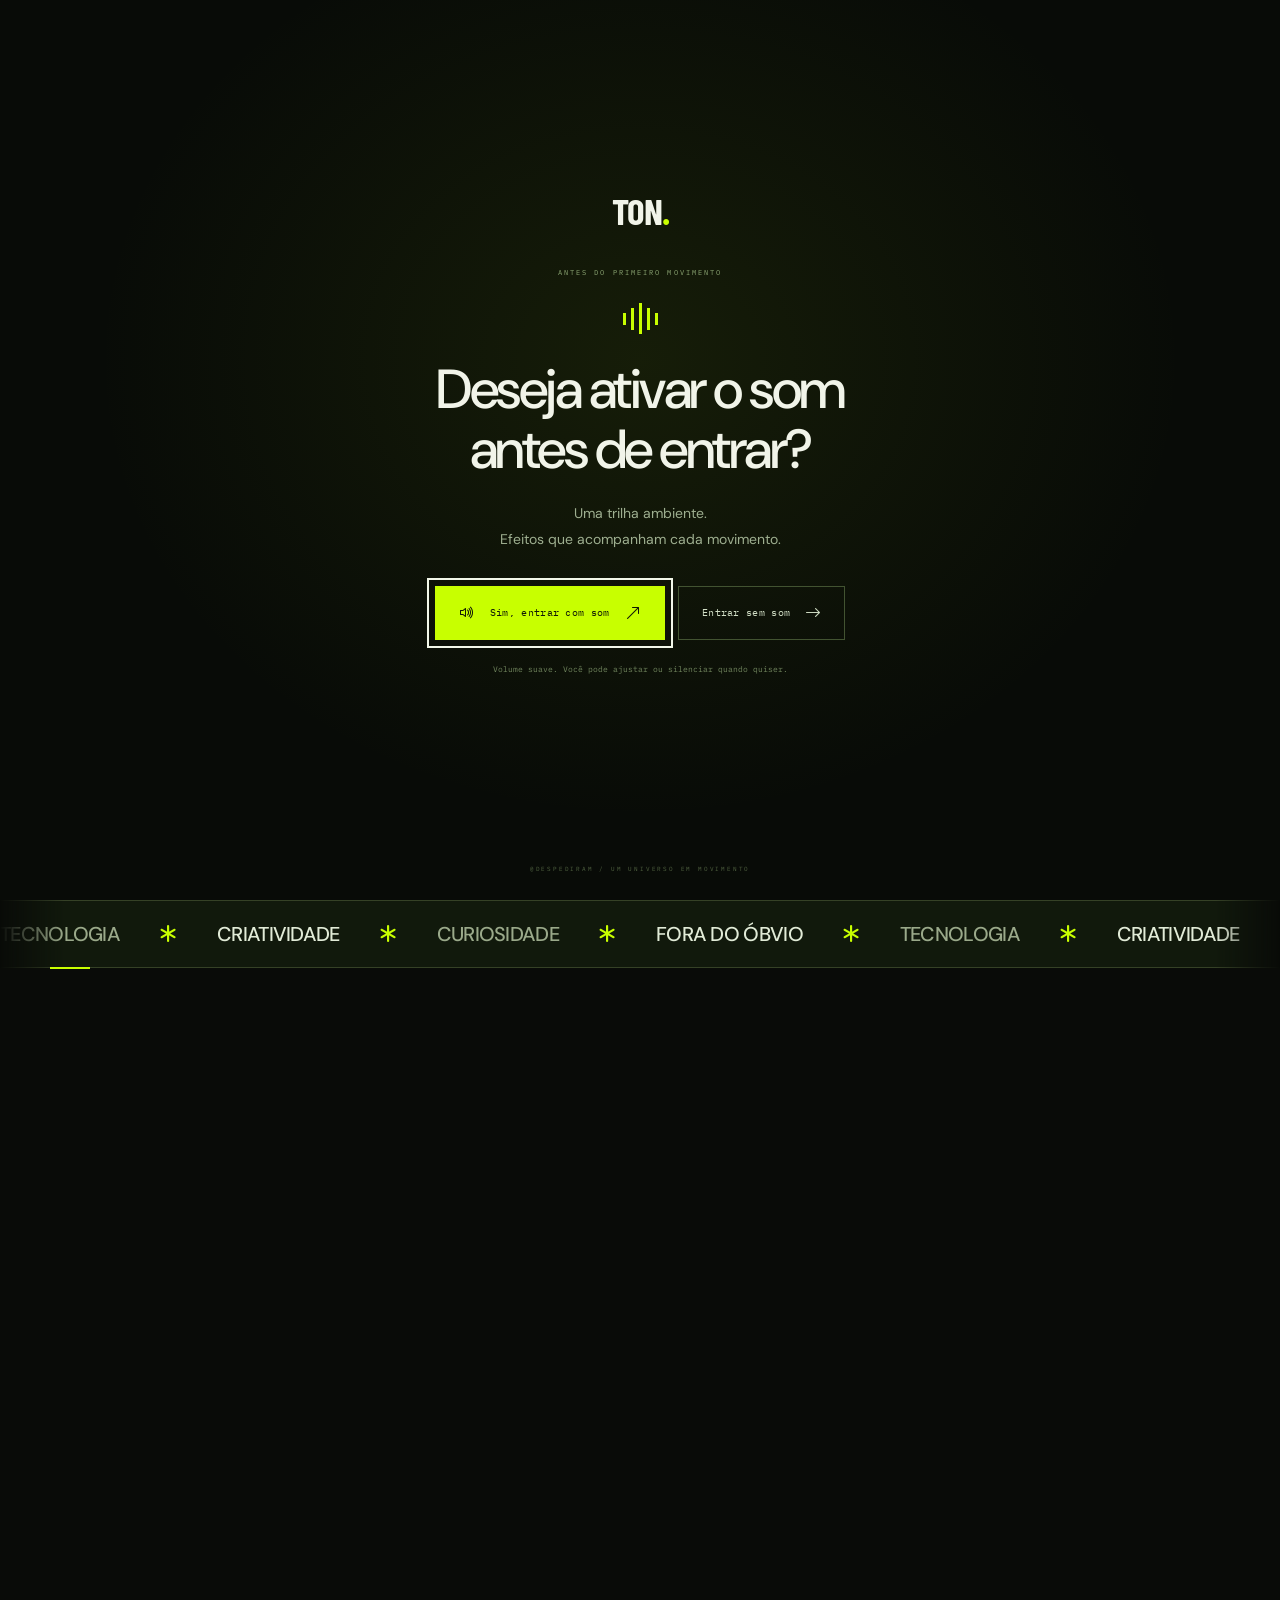
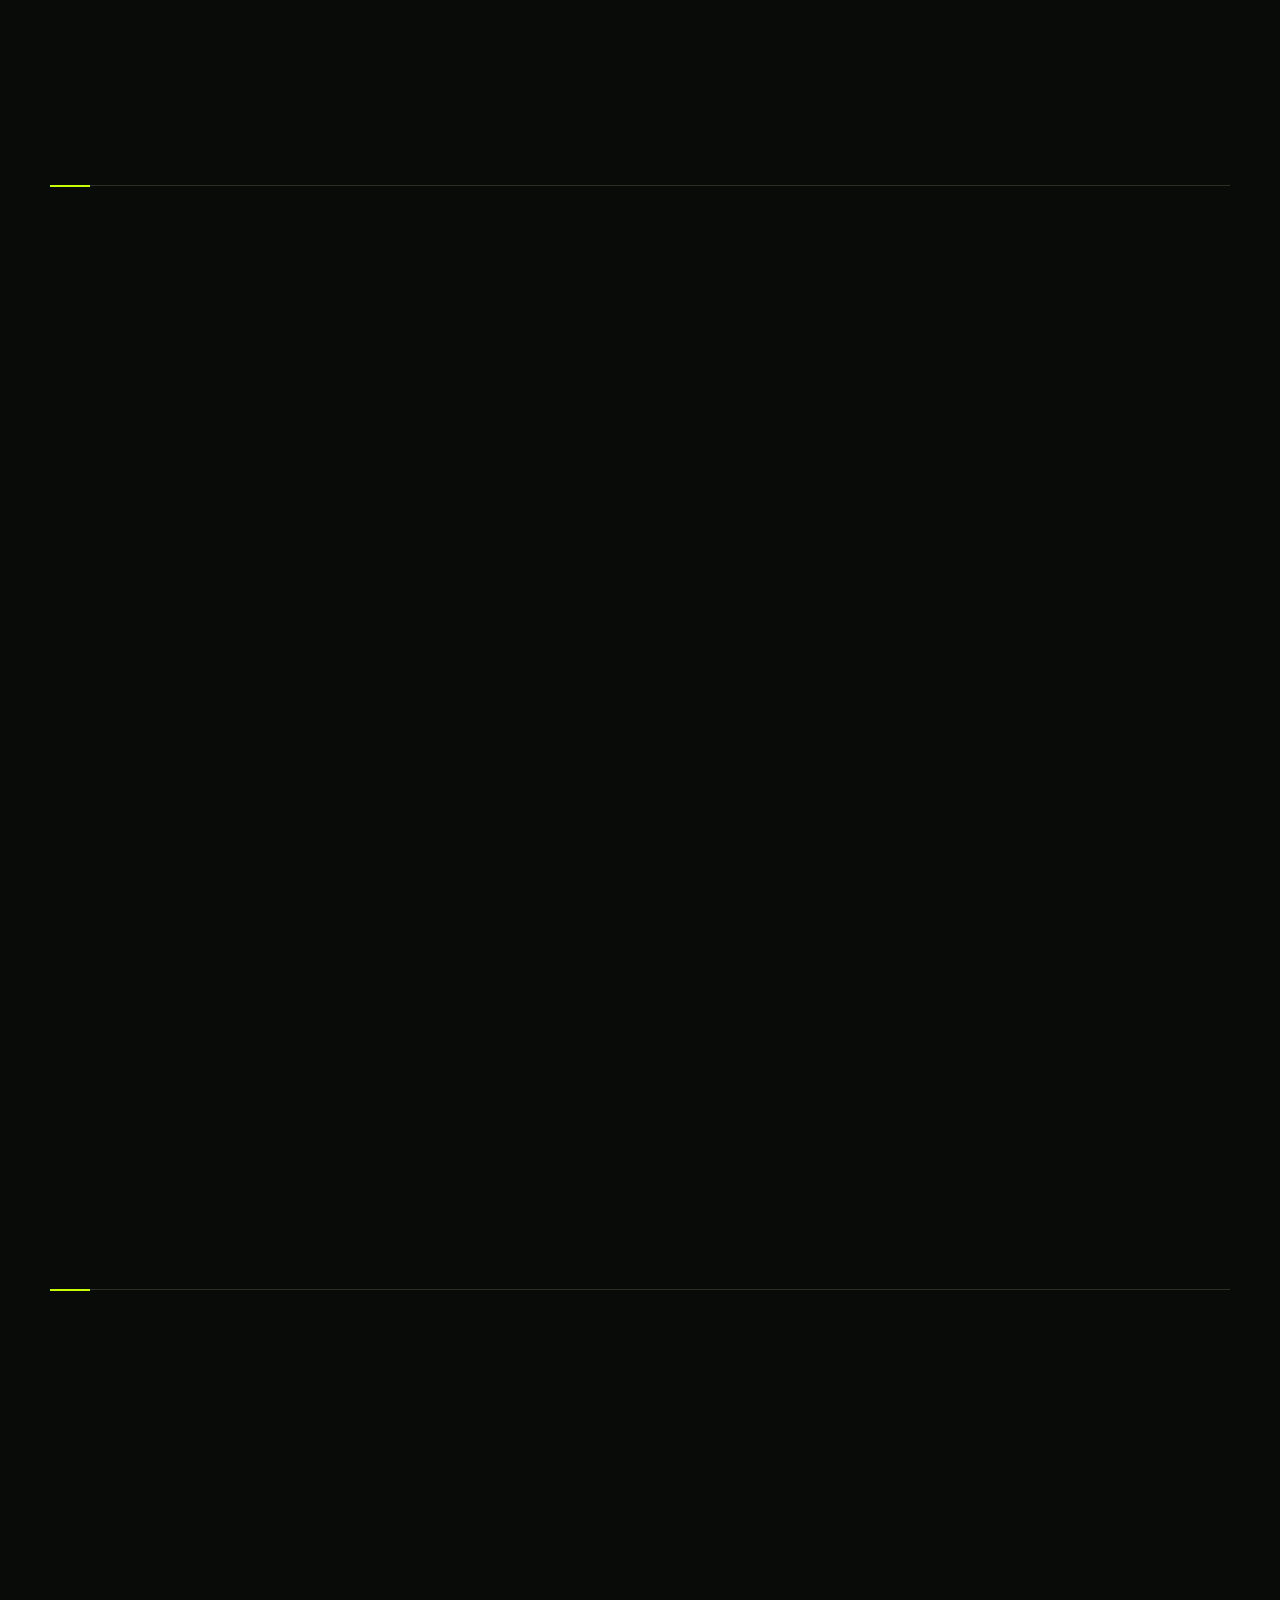
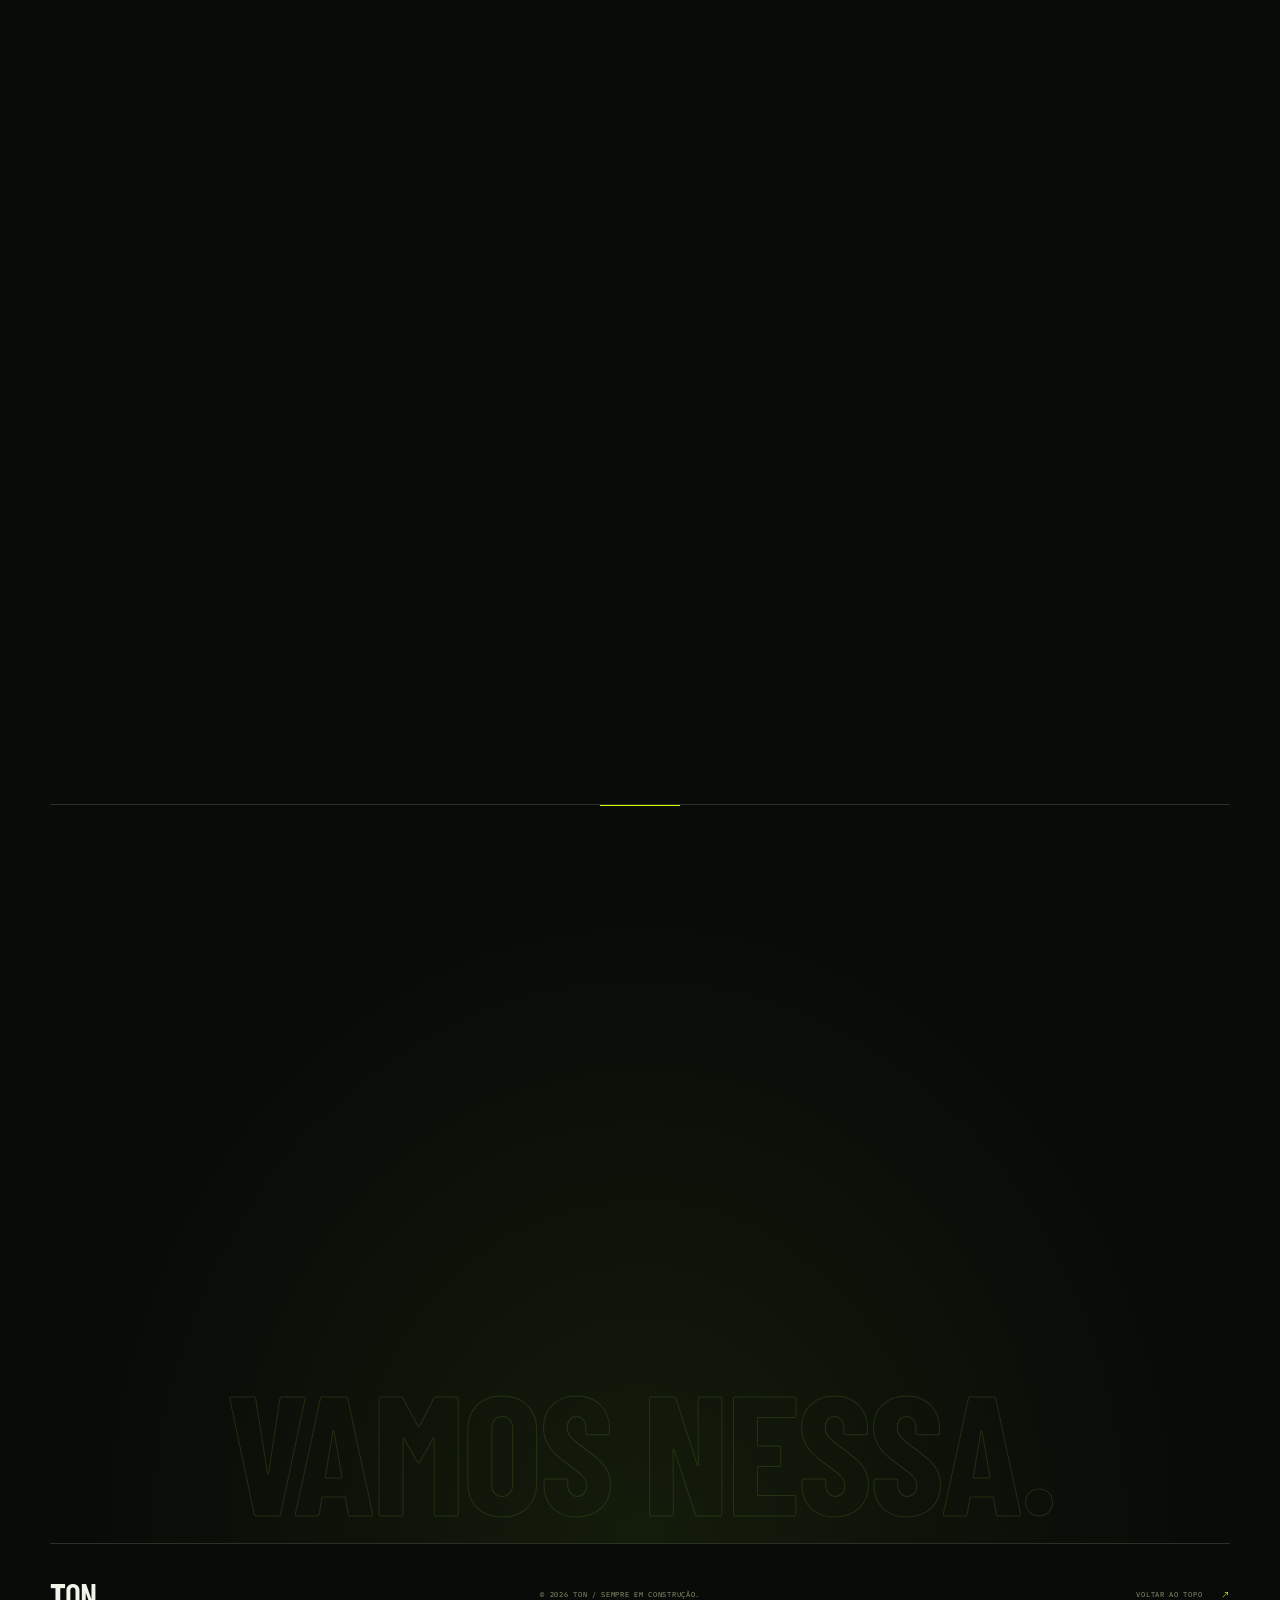
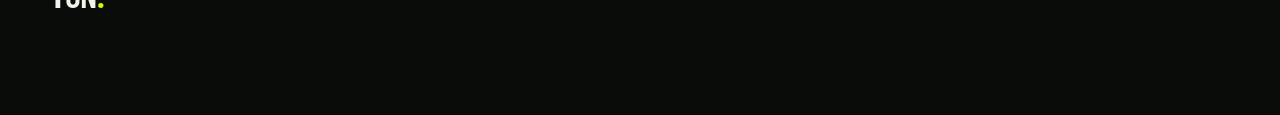
==== commit 4377fb51: "Agrupa controles da experiência e oculta até o final da abertura" ====
--- a/index.html
+++ b/index.html
@@ -1,4 +1,4 @@
-<!doctype html><html lang="pt-BR" class="entry-pending"><head><meta charset="UTF-8"><meta name="viewport" content="width=device-width,initial-scale=1"><meta name="theme-color" content="#0b0d0a"><title>Ton — Portfólio / @despediram</title><meta name="description" content="Ton. Tecnologia, criatividade e jogos. Um universo em construção. Encontre @despediram no Instagram, TikTok, YouTube e Discord."><link rel="icon" href="assets/favicon.svg"><link rel="canonical" href="https://despediram.github.io/"><meta property="og:title" content="Ton — ideias fora do óbvio"><meta property="og:description" content="Tecnologia, criatividade e jogos. Conheça meu universo e encontre @despediram."><meta property="og:type" content="website"><meta property="og:url" content="https://despediram.github.io/"><meta property="og:image" content="https://despediram.github.io/assets/chrome-knot.webp"><meta name="twitter:card" content="summary_large_image"><link rel="preconnect" href="https://fonts.googleapis.com"><link rel="preconnect" href="https://fonts.gstatic.com" crossorigin><link href="https://fonts.googleapis.com/css2?family=Barlow+Condensed:wght@600;700;800&family=DM+Sans:wght@400;500;600;700&family=IBM+Plex+Mono:wght@400;500&display=swap" rel="stylesheet"><link rel="stylesheet" href="assets/bootstrap-icons.css"><link rel="stylesheet" href="style.css"></head><body><section id="entry-screen" role="dialog" aria-modal="true" aria-labelledby="entry-title" aria-describedby="entry-description"><div class="entry-aura" aria-hidden="true"></div><div class="entry-content"><a class="entry-brand" href="#inicio" tabindex="-1" aria-hidden="true">TON<span>.</span></a><p class="entry-kicker mono">ANTES DO PRIMEIRO MOVIMENTO</p><div class="entry-sound-mark" aria-hidden="true"><i></i><i></i><i></i><i></i><i></i></div><h1 id="entry-title">Deseja ativar o som<br>antes de entrar?</h1><p id="entry-description">Uma trilha ambiente.<br>Efeitos que acompanham cada movimento.</p><div class="entry-actions"><button id="entry-with-sound" type="button"><i class="bi bi-volume-up" aria-hidden="true"></i> Sim, entrar com som <i class="bi bi-arrow-up-right" aria-hidden="true"></i></button><button id="entry-without-sound" type="button">Entrar sem som <i class="bi bi-arrow-right" aria-hidden="true"></i></button></div><p id="entry-status" role="status">Volume suave. Você pode ajustar ou silenciar quando quiser.</p></div><span class="entry-foot mono">@DESPEDIRAM / UM UNIVERSO EM MOVIMENTO</span></section><noscript><style>#entry-screen{display:none!important}html.entry-pending,html.entry-pending body{overflow:auto!important}</style></noscript>
+<!doctype html><html lang="pt-BR" class="entry-pending controls-pending"><head><meta charset="UTF-8"><meta name="viewport" content="width=device-width,initial-scale=1"><meta name="theme-color" content="#0b0d0a"><title>Ton — Portfólio / @despediram</title><meta name="description" content="Ton. Tecnologia, criatividade e jogos. Um universo em construção. Encontre @despediram no Instagram, TikTok, YouTube e Discord."><link rel="icon" href="assets/favicon.svg"><link rel="canonical" href="https://despediram.github.io/"><meta property="og:title" content="Ton — ideias fora do óbvio"><meta property="og:description" content="Tecnologia, criatividade e jogos. Conheça meu universo e encontre @despediram."><meta property="og:type" content="website"><meta property="og:url" content="https://despediram.github.io/"><meta property="og:image" content="https://despediram.github.io/assets/chrome-knot.webp"><meta name="twitter:card" content="summary_large_image"><link rel="preconnect" href="https://fonts.googleapis.com"><link rel="preconnect" href="https://fonts.gstatic.com" crossorigin><link href="https://fonts.googleapis.com/css2?family=Barlow+Condensed:wght@600;700;800&family=DM+Sans:wght@400;500;600;700&family=IBM+Plex+Mono:wght@400;500&display=swap" rel="stylesheet"><link rel="stylesheet" href="assets/bootstrap-icons.css"><link rel="stylesheet" href="style.css"></head><body><section id="entry-screen" role="dialog" aria-modal="true" aria-labelledby="entry-title" aria-describedby="entry-description"><div class="entry-aura" aria-hidden="true"></div><div class="entry-content"><a class="entry-brand" href="#inicio" tabindex="-1" aria-hidden="true">TON<span>.</span></a><p class="entry-kicker mono">ANTES DO PRIMEIRO MOVIMENTO</p><div class="entry-sound-mark" aria-hidden="true"><i></i><i></i><i></i><i></i><i></i></div><h1 id="entry-title">Deseja ativar o som<br>antes de entrar?</h1><p id="entry-description">Uma trilha ambiente.<br>Efeitos que acompanham cada movimento.</p><div class="entry-actions"><button id="entry-with-sound" type="button"><i class="bi bi-volume-up" aria-hidden="true"></i> Sim, entrar com som <i class="bi bi-arrow-up-right" aria-hidden="true"></i></button><button id="entry-without-sound" type="button">Entrar sem som <i class="bi bi-arrow-right" aria-hidden="true"></i></button></div><p id="entry-status" role="status">Volume suave. Você pode ajustar ou silenciar quando quiser.</p></div><span class="entry-foot mono">@DESPEDIRAM / UM UNIVERSO EM MOVIMENTO</span></section><noscript><style>#entry-screen{display:none!important}html.entry-pending,html.entry-pending body{overflow:auto!important}</style></noscript>
 <a class="skip" href="#sobre">Pular para conteúdo</a><div class="progress" aria-hidden="true"></div><div class="cursor-halo" aria-hidden="true"><span></span></div>
 <header class="wrap"><a class="brand" href="#inicio" aria-label="Ton, início">T<span>ON</span><b>.</b><span class="brand-code">/ PORTFÓLIO</span></a><nav aria-label="Navegação principal"><a href="#sobre">Sobre</a><a href="#universo">Universo</a><a href="#redes">Redes</a></nav><a class="nav-contact" href="#contato">Vamos conversar <i class="bi bi-arrow-up-right" aria-hidden="true"></i></a></header>
 <main>
@@ -7,4 +7,4 @@
 <section class="universe wrap section" id="universo"><div class="section-heading reveal"><div><p class="kicker mono">02 / MEU UNIVERSO</p><h2>O que me <span>move.</span></h2></div><p class="section-description">Entre uma ideia e outra,<br>sempre existe algo novo para explorar.</p></div><div class="interest-grid"><article class="interest reveal tilt-surface"><div class="card-label mono"><span>DOMAIN.01</span><i class="bi bi-code-slash" aria-hidden="true"></i></div><h3>Do zero<br> ao digital.</h3><div class="demo-shell"><div class="demo-chrome"><span><i class="bi bi-window" aria-hidden="true"></i> orbita.html</span><button class="demo-open" data-demo="orbita" aria-label="Ampliar exemplo Órbita">AMPLIAR <i class="bi bi-arrow-up-right" aria-hidden="true"></i></button></div><div class="demo-viewport"><iframe class="mini-site" src="demos/orbita.html" title="Mini site Órbita, exemplo HTML interativo" loading="lazy" sandbox="allow-scripts" scrolling="no"></iframe></div></div><span class="demo-caption mono">01 / CURSORES · MONTAGEM DA INTERFACE</span><p>Entender, experimentar, construir. A curiosidade é sempre o primeiro comando.</p><div class="tags mono"><span>TECNOLOGIA</span><span>IDEIAS</span></div><div class="interest-foot mono">&gt; explorar possibilidades<span class="blink">_</span></div></article><article class="interest reveal tilt-surface"><div class="card-label mono"><span>DOMAIN.02</span><i class="bi bi-controller" aria-hidden="true"></i></div><h3>Além<br> do play.</h3><div class="demo-shell"><div class="demo-chrome"><span><i class="bi bi-window" aria-hidden="true"></i> afterplay.html</span><button class="demo-open" data-demo="afterplay" aria-label="Ampliar exemplo Afterplay">AMPLIAR <i class="bi bi-arrow-up-right" aria-hidden="true"></i></button></div><div class="demo-viewport"><iframe class="mini-site" src="demos/afterplay.html" title="Mini site Afterplay, exemplo HTML interativo" loading="lazy" sandbox="allow-scripts" scrolling="no"></iframe></div></div><span class="demo-caption mono">02 / TIPOGRAFIA · FORMAÇÃO EM PARTÍCULAS</span><p>Mundos para descobrir, sistemas para entender e experiências para compartilhar.</p><div class="tags mono"><span>GAMES</span><span>DESCOBERTAS</span></div><div class="interest-foot mono">&gt; iniciar uma nova jornada<span class="blink">_</span></div></article><article class="interest reveal tilt-surface"><div class="card-label mono"><span>DOMAIN.03</span><i class="bi bi-bezier2" aria-hidden="true"></i></div><h3>Outras<br> perspectivas.</h3><div class="demo-shell"><div class="demo-chrome"><span><i class="bi bi-window" aria-hidden="true"></i> forma.html</span><button class="demo-open" data-demo="forma" aria-label="Ampliar exemplo Forma">AMPLIAR <i class="bi bi-arrow-up-right" aria-hidden="true"></i></button></div><div class="demo-viewport"><iframe class="mini-site" src="demos/forma.html" title="Mini site Forma, exemplo HTML interativo" loading="lazy" sandbox="allow-scripts" scrolling="no"></iframe></div></div><span class="demo-caption mono">03 / EDITORIAL · FORMAS E CORES</span><p>Um mesmo ponto de partida. Infinitas formas de enxergar o que pode vir depois.</p><div class="tags mono"><span>VISUAL</span><span>CRIAÇÃO</span></div><div class="interest-foot mono">&gt; pensar fora do óbvio<span class="blink">_</span></div></article></div></section>
 <section class="networks wrap section" id="redes"><div class="section-heading reveal"><div><p class="kicker mono">03 / CONEXÕES ATIVAS</p><h2>Encontre meu <span>sinal.</span></h2></div><p class="section-description">O mesmo @.<br>Diferentes universos.</p></div><div class="social-grid"><a class="social-card reveal tilt-surface" href="https://www.instagram.com/despediram/" target="_blank" rel="noopener noreferrer"><div class="social-top mono"><span>01 / MAIS PERTO</span><i class="bi bi-arrow-up-right" aria-hidden="true"></i></div><span class="social-watermark" aria-hidden="true">01</span><i class="bi bi-instagram brand-icon" aria-hidden="true"></i><h3>Instagram</h3><p>Um outro lado.<br>O mesmo universo.</p><div class="social-foot mono"><span>@despediram</span><span>ABRIR PERFIL <i class="bi bi-arrow-up-right" aria-hidden="true"></i></span></div></a><a class="social-card reveal tilt-surface" href="https://www.tiktok.com/@despediram" target="_blank" rel="noopener noreferrer"><div class="social-top mono"><span>02 / NO SEU RITMO</span><i class="bi bi-arrow-up-right" aria-hidden="true"></i></div><span class="social-watermark" aria-hidden="true">02</span><i class="bi bi-tiktok brand-icon" aria-hidden="true"></i><h3>TikTok</h3><p>Mais movimento.<br>Menos do mesmo.</p><div class="social-foot mono"><span>@despediram</span><span>ABRIR PERFIL <i class="bi bi-arrow-up-right" aria-hidden="true"></i></span></div></a><a class="social-card reveal tilt-surface" href="https://www.youtube.com/@despediram" target="_blank" rel="noopener noreferrer"><div class="social-top mono"><span>03 / DÊ O PLAY</span><i class="bi bi-arrow-up-right" aria-hidden="true"></i></div><span class="social-watermark" aria-hidden="true">03</span><i class="bi bi-youtube brand-icon" aria-hidden="true"></i><h3>YouTube</h3><p>Uma pausa no mundo.<br>Um play por aqui.</p><div class="social-foot mono"><span>@despediram</span><span>ABRIR CANAL <i class="bi bi-arrow-up-right" aria-hidden="true"></i></span></div></a><button class="social-card reveal tilt-surface copy-discord"><div class="social-top mono"><span>04 / A CONVERSA CONTINUA</span><i class="bi bi-arrow-up-right" aria-hidden="true"></i></div><span class="social-watermark" aria-hidden="true">04</span><i class="bi bi-discord brand-icon" aria-hidden="true"></i><h3>Discord</h3><p>Uma boa conversa<br>começa com um oi.</p><div class="social-foot mono"><span>@despediram</span><span>COPIAR USUÁRIO <i class="bi bi-copy" aria-hidden="true"></i></span></div></button></div><div class="networks-note mono reveal"><span>SEM FILTRO DE CONEXÃO. SÓ CHEGAR.</span><span>4 CANAIS / UM MESMO TON</span></div></section>
 <section class="contact section" id="contato"><div class="wrap contact-inner"><p class="kicker mono reveal">04 / PRÓXIMO PASSO</p><h2 class="reveal">A próxima ideia<br>pode começar<br>com um <span>olá.</span></h2><p class="reveal">Boas conversas abrem novas possibilidades.</p><a class="btn primary reveal" href="https://www.instagram.com/despediram/" target="_blank" rel="noopener noreferrer">VAMOS CONVERSAR <i class="bi bi-arrow-up-right" aria-hidden="true"></i></a><div class="contact-links mono reveal"><a href="https://www.tiktok.com/@despediram" target="_blank" rel="noopener noreferrer">TikTok</a><a href="https://www.youtube.com/@despediram" target="_blank" rel="noopener noreferrer">YouTube</a><button class="copy-discord">Discord</button></div><span class="contact-watermark" aria-hidden="true">VAMOS NESSA.</span></div></section>
-</main><footer class="wrap"><a class="brand" href="#inicio">T<span>ON</span><b>.</b></a><span class="mono">© <span id="year">2026</span> TON / SEMPRE EM CONSTRUÇÃO.</span><a href="#inicio" class="back-top mono">VOLTAR AO TOPO <i class="bi bi-arrow-up-right" aria-hidden="true"></i></a></footer><div class="effects-panel mono"><span class="panel-status"><i class="status-dot"></i> TON / ONLINE</span><button id="replay-assembly" aria-label="Rever animação de montagem"><i class="bi bi-arrow-clockwise" aria-hidden="true"></i> REVER MONTAGEM</button><button id="motion-toggle" aria-pressed="false">EFEITOS <span>ON</span> <i class="bi bi-sliders2" aria-hidden="true"></i></button></div><div class="toast" role="status" aria-live="polite"></div><div id="cinema-intro" aria-hidden="true" hidden><div class="kinetic-word"></div><span class="kinetic-dot"></span></div><canvas id="assembly-canvas" aria-hidden="true"></canvas><div id="assembly-status" class="mono" aria-hidden="true"><div class="assembly-track"><span></span></div><span class="assembly-status-text">INICIANDO CONEXÃO</span><span class="assembly-percentage">00%</span></div><button id="skip-assembly">Pular animação <i class="bi bi-arrow-right" aria-hidden="true"></i></button><dialog id="demo-dialog" aria-labelledby="demo-dialog-title"><div class="demo-dialog-bar"><div><span class="mono">EXPERIMENTO DE INTERFACE</span><h3 id="demo-dialog-title">Órbita</h3></div><div class="dialog-actions"><button id="dialog-sound-toggle" type="button" aria-label="Ativar música e efeitos sonoros" aria-pressed="false"><i class="bi bi-volume-mute" aria-hidden="true"></i></button><button id="demo-close" aria-label="Fechar exemplo"><i class="bi bi-x-lg" aria-hidden="true"></i></button></div></div><iframe id="expanded-demo" title="Exemplo HTML ampliado" sandbox="allow-scripts"></iframe><div class="demo-dialog-foot mono">HTML REAL. CORES, MOVIMENTO E INTERAÇÃO.</div></dialog><div class="sound-dock" id="sound-dock" data-state="muted"><button id="sound-toggle" type="button" aria-pressed="false" aria-label="Ativar música e efeitos sonoros"><i class="bi bi-volume-mute" aria-hidden="true"></i><span>ATIVAR SOM</span><span class="sound-wave" aria-hidden="true"><b></b><b></b><b></b></span></button><button id="sound-settings" type="button" aria-expanded="false" aria-controls="sound-panel" aria-label="Ajustes de áudio"><i class="bi bi-sliders2" aria-hidden="true"></i></button><section id="sound-panel" aria-label="Ajustes de áudio" hidden><div class="sound-panel-heading"><span class="mono">ATMOSFERA / TON</span><button id="sound-panel-close" type="button" aria-label="Fechar ajustes de áudio">×</button></div><p>Uma trilha para explorar.</p><span class="sound-track-name">SINTONIA — AMBIENTE ORIGINAL</span><label class="sound-option"><span>Música ambiente</span><input id="music-enabled" type="checkbox" checked></label><label class="sound-option"><span>Efeitos sonoros</span><input id="sfx-enabled" type="checkbox" checked></label><label class="sound-volume-label" for="sound-volume">Volume <output id="sound-volume-value">25%</output></label><input id="sound-volume" type="range" min="0" max="100" step="1" value="25" aria-label="Volume do áudio"><div class="sound-meter" aria-hidden="true"><span></span></div><output id="sound-status" role="status" aria-live="polite">Toque em Ativar som para ouvir.</output></section></div><script src="script.js"></script><script src="assembly.js"></script><script src="particles.js"></script><script src="demos.js"></script><script src="sound.js"></script><script src="entry.js"></script></body></html>
+</main><footer class="wrap"><a class="brand" href="#inicio">T<span>ON</span><b>.</b></a><span class="mono">© <span id="year">2026</span> TON / SEMPRE EM CONSTRUÇÃO.</span><a href="#inicio" class="back-top mono">VOLTAR AO TOPO <i class="bi bi-arrow-up-right" aria-hidden="true"></i></a></footer><div class="toast" role="status" aria-live="polite"></div><div id="cinema-intro" aria-hidden="true" hidden><div class="kinetic-word"></div><span class="kinetic-dot"></span></div><canvas id="assembly-canvas" aria-hidden="true"></canvas><div id="assembly-status" class="mono" aria-hidden="true"><div class="assembly-track"><span></span></div><span class="assembly-status-text">INICIANDO CONEXÃO</span><span class="assembly-percentage">00%</span></div><button id="skip-assembly">Pular animação <i class="bi bi-arrow-right" aria-hidden="true"></i></button><dialog id="demo-dialog" aria-labelledby="demo-dialog-title"><div class="demo-dialog-bar"><div><span class="mono">EXPERIMENTO DE INTERFACE</span><h3 id="demo-dialog-title">Órbita</h3></div><div class="dialog-actions"><button id="dialog-sound-toggle" type="button" aria-label="Ativar música e efeitos sonoros" aria-pressed="false"><i class="bi bi-volume-mute" aria-hidden="true"></i></button><button id="demo-close" aria-label="Fechar exemplo"><i class="bi bi-x-lg" aria-hidden="true"></i></button></div></div><iframe id="expanded-demo" title="Exemplo HTML ampliado" sandbox="allow-scripts"></iframe><div class="demo-dialog-foot mono">HTML REAL. CORES, MOVIMENTO E INTERAÇÃO.</div></dialog><div class="experience-controls" role="group" aria-label="Controles da experiência"><div class="sound-dock" id="sound-dock" data-state="muted"><button id="sound-toggle" type="button" aria-pressed="false" aria-label="Ativar música e efeitos sonoros"><i class="bi bi-volume-mute" aria-hidden="true"></i><span>ATIVAR SOM</span><span class="sound-wave" aria-hidden="true"><b></b><b></b><b></b></span></button><button id="sound-settings" type="button" aria-expanded="false" aria-controls="sound-panel" aria-label="Ajustes de áudio"><i class="bi bi-sliders2" aria-hidden="true"></i></button><section id="sound-panel" aria-label="Ajustes de áudio" hidden><div class="sound-panel-heading"><span class="mono">ATMOSFERA / TON</span><button id="sound-panel-close" type="button" aria-label="Fechar ajustes de áudio">×</button></div><p>Uma trilha para explorar.</p><span class="sound-track-name">SINTONIA — AMBIENTE ORIGINAL</span><label class="sound-option"><span>Música ambiente</span><input id="music-enabled" type="checkbox" checked></label><label class="sound-option"><span>Efeitos sonoros</span><input id="sfx-enabled" type="checkbox" checked></label><label class="sound-volume-label" for="sound-volume">Volume <output id="sound-volume-value">25%</output></label><input id="sound-volume" type="range" min="0" max="100" step="1" value="25" aria-label="Volume do áudio"><div class="sound-meter" aria-hidden="true"><span></span></div><output id="sound-status" role="status" aria-live="polite">Toque em Ativar som para ouvir.</output></section></div><div class="effects-panel mono"><span class="panel-status"><i class="status-dot"></i> TON / ONLINE</span><button id="replay-assembly" aria-label="Rever animação de montagem"><i class="bi bi-arrow-clockwise" aria-hidden="true"></i> REVER MONTAGEM</button><button id="motion-toggle" aria-pressed="false">EFEITOS <span>ON</span> <i class="bi bi-sliders2" aria-hidden="true"></i></button></div></div><script src="script.js"></script><script src="assembly.js"></script><script src="particles.js"></script><script src="demos.js"></script><script src="sound.js"></script><script src="entry.js"></script></body></html>
--- a/style.css
+++ b/style.css
@@ -29,3 +29,53 @@
 .dialog-actions{display:flex;gap:9px;align-items:center}#dialog-sound-toggle{display:grid;place-items:center;width:36px;height:36px;background:#192211;border:1px solid #465c31;color:#d0e0bc;font-size:17px}#dialog-sound-toggle[aria-pressed='true']{color:var(--accent)}#dialog-sound-toggle:hover{background:#26361b}
 /* A deliberate sound choice precedes the entire opening sequence. */
 html.entry-pending,html.entry-pending body{overflow:hidden!important}.entry-pending body>:not(#entry-screen) *{animation-play-state:paused!important}#entry-screen[hidden]{display:none!important}#entry-screen{position:fixed;inset:0;z-index:2000;background:#080b07;display:grid;place-items:center;isolation:isolate;overflow:auto;color:var(--white);padding:45px 25px 65px}.entry-aura{position:absolute;inset:0;z-index:-1;background:radial-gradient(ellipse at 50% 40%,#779a1120,transparent 60%);pointer-events:none}.entry-content{width:min(620px,100%);text-align:center}.entry-brand{font:700 37px 'Barlow Condensed',sans-serif;letter-spacing:-1px;display:inline-block;margin-bottom:35px}.entry-brand span{color:var(--accent)}.entry-kicker{font-size:7px;letter-spacing:2.1px;color:#8da774;margin:0 0 26px}.entry-sound-mark{height:29px;display:flex;align-items:center;justify-content:center;gap:5px;margin-bottom:27px}.entry-sound-mark i{display:block;width:3px;height:12px;background:var(--accent)}.entry-sound-mark i:nth-child(2),.entry-sound-mark i:nth-child(4){height:22px}.entry-sound-mark i:nth-child(3){height:31px}#entry-title{font-size:clamp(32px,4.3vw,58px);font-weight:500;letter-spacing:-2.5px;line-height:1.08;margin:0 0 22px}#entry-description{font-size:14px;line-height:1.8;color:#9eaf90;margin:0 0 34px}.entry-actions{display:flex;align-items:center;justify-content:center;gap:13px;flex-wrap:wrap}.entry-actions button{display:inline-flex;align-items:center;justify-content:center;gap:15px;min-height:53px;padding:16px 23px;font:10px var(--mono);letter-spacing:.3px;transition:background .2s,color .2s,border-color .2s}.entry-actions button:first-child{background:var(--accent);border:1px solid var(--accent);color:#101807}.entry-actions button:first-child:hover{background:#ddff64}.entry-actions button:last-child{background:transparent;border:1px solid #425331;color:#d1dec5}.entry-actions button:last-child:hover{border-color:#94b267;background:#182210}.entry-actions button:disabled{opacity:.5;cursor:wait}.entry-actions i{font-size:16px}#entry-status{font:8px/1.8 var(--mono);color:#71865e;margin:22px auto 0;max-width:400px;min-height:30px}.entry-foot{position:absolute;left:20px;right:20px;text-align:center;bottom:25px;font-size:6px;letter-spacing:1.8px;color:#506240}#entry-screen :focus-visible{outline:2px solid #f2f7e9;outline-offset:6px}@media(max-width:600px){#entry-screen{padding:30px 24px 70px}.entry-brand{font-size:33px;margin-bottom:30px}.entry-kicker{font-size:6px;letter-spacing:1.2px;margin-bottom:22px}.entry-sound-mark{margin-bottom:24px}#entry-title{font-size:35px;letter-spacing:-1.6px;line-height:1.12}#entry-description{font-size:12px;line-height:1.85;margin-bottom:28px}.entry-actions{flex-direction:column;gap:12px}.entry-actions button{width:min(290px,100%);min-height:53px;font-size:10px}#entry-status{font-size:7px;margin-top:22px;max-width:290px}.entry-foot{font-size:5px;letter-spacing:1px;bottom:23px}}
+
+/* Let the oversized closing signature travel across narrow screens. */
+@keyframes contact-signature-sway{
+  0%,10%{transform:translateX(calc(-50vw + 14px))}
+  90%,100%{transform:translateX(calc(50vw - 100% - 14px))}
+}
+@media(max-width:600px){
+  .contact-watermark{
+    left:50%;
+    width:max-content;
+    max-width:none;
+    animation:contact-signature-sway 8s ease-in-out infinite alternate;
+    will-change:transform;
+  }
+  .reduced-motion .contact-watermark{
+    font-size:15vw;
+    letter-spacing:-1px;
+    transform:translateX(-50%);
+    will-change:auto;
+  }
+}
+@media(max-width:600px) and (prefers-reduced-motion:reduce){
+  .contact-watermark{
+    animation:none;
+    font-size:15vw;
+    letter-spacing:-1px;
+    transform:translateX(-50%);
+    will-change:auto;
+  }
+}
+
+/* One aligned toolbar, revealed only after the complete opening timeline. */
+.experience-controls{position:fixed;left:50%;bottom:calc(12px + env(safe-area-inset-bottom,0px));transform:translateX(-50%);z-index:96;display:flex;align-items:stretch;width:max-content;max-width:calc(100% - 24px);background:#10170df2;border:1px solid #4f6537;box-shadow:0 8px 30px #0006;backdrop-filter:blur(18px);transition:opacity .35s,translate .35s,visibility .35s}
+.experience-controls .sound-dock,.experience-controls .effects-panel{position:static;inset:auto;transform:none;z-index:auto;border:0;box-shadow:none;backdrop-filter:none;background:none;gap:0;padding:0;margin:0}
+.experience-controls .panel-status{display:none}
+.experience-controls .sound-dock{position:relative;border-right:1px solid #35442b}
+.experience-controls button{min-height:44px}
+.experience-controls .effects-panel button{border-left:1px solid #35442b;padding:10px 14px;gap:7px}
+.experience-controls .effects-panel button:first-of-type{border-left:0;padding-left:14px}
+.experience-controls #sound-panel{left:0;right:auto;max-width:calc(100vw - 24px)}
+.entry-pending .experience-controls,.controls-pending .experience-controls{opacity:0;visibility:hidden;pointer-events:none;translate:0 12px}
+@media(max-width:600px){
+ .experience-controls .sound-dock>button,.experience-controls .effects-panel button{padding:9px 8px;gap:6px;font-size:6px;letter-spacing:0;min-height:44px}
+ .experience-controls .effects-panel button:first-of-type{padding-left:8px}
+ .experience-controls .sound-dock>button:last-of-type{padding-inline:9px}
+ .experience-controls .sound-dock>button span{font-size:6px}
+ .experience-controls .sound-wave{display:none!important}
+ .experience-controls .sound-dock>button i{font-size:14px}
+ footer{padding-bottom:calc(100px + env(safe-area-inset-bottom,0px))}
+}
